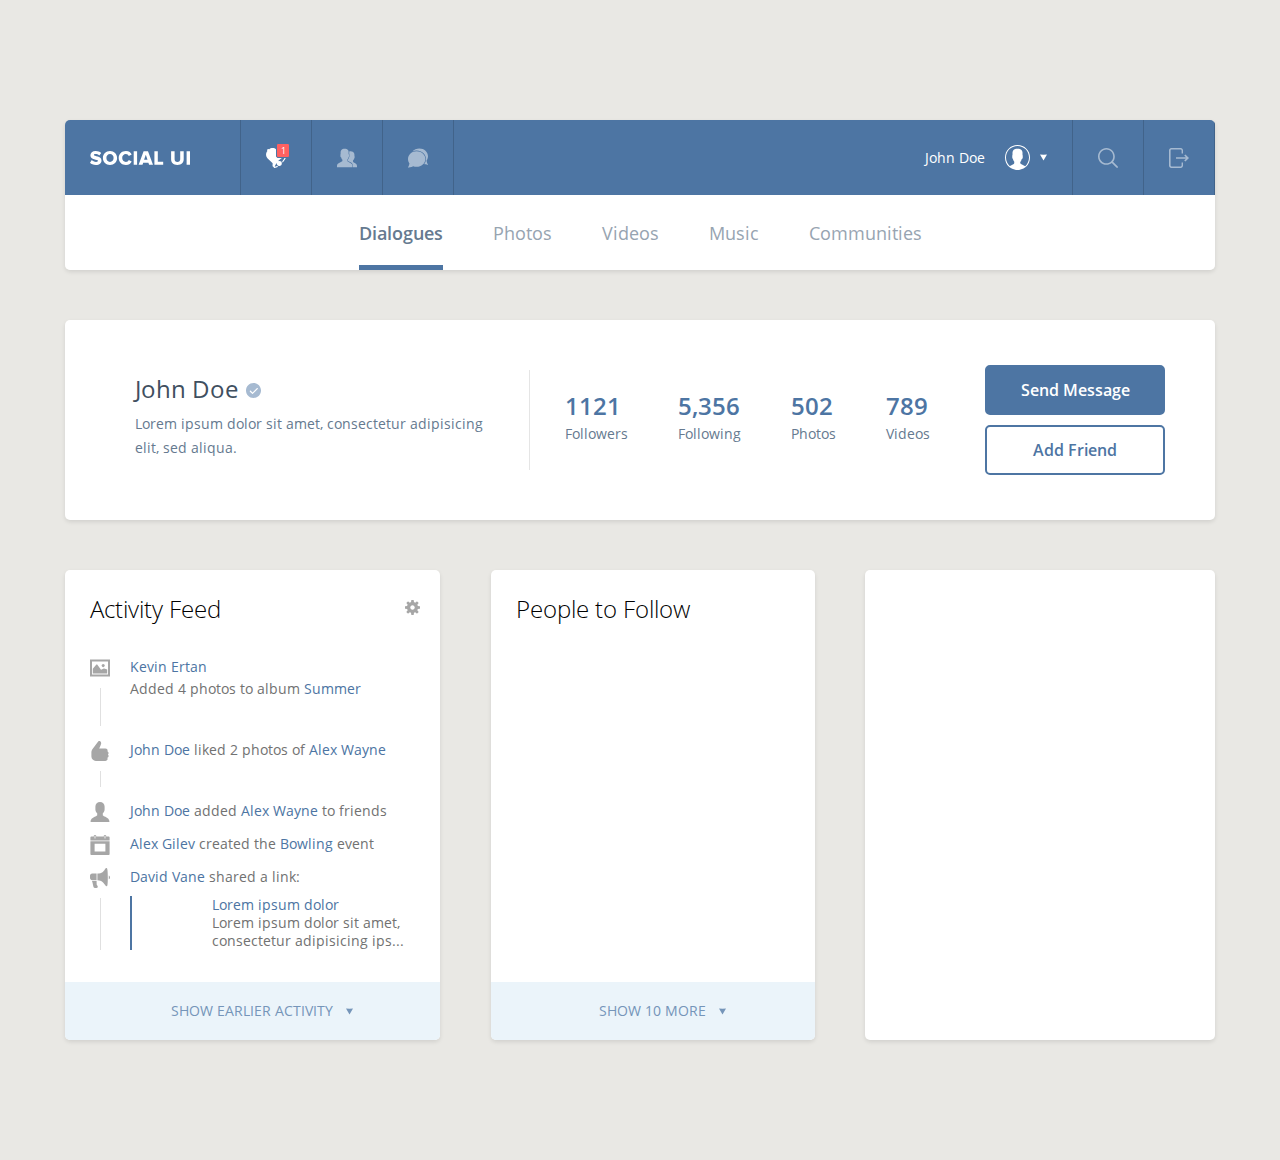
==== index.html @ 34ed41fc "start people follow" ====
<!doctype html>
<html lang="ru">
<head>
    <title>Homework-WSL</title>
    <meta charset="utf-8">
    <meta name="viewport" content="width=device-width, initial-scale=1, shrink-to-fit=no">
    <link rel="stylesheet" href="css/main.css">
</head>
<body>

<div class="wrapper">
    
    <div class="header">
        <div class="header_top">
            <a href="#" class="header_logo">
                <svg viewBox="0 0 1000 140">
                    <path d="M966 138l0 -136 34 0 0 136 -34 0zm-92 2c-43,0 -63,-24 -63,-57l0 -81 35 0 0 80c0,16 9,27 28,27 18,0 28,-11 28,-27l0 -80 35 0 0 81c0,33 -20,57 -63,57zm-230 -138l34 0 0 105 54 0 0 31 -88 0 0 -136zm-60 116l-52 0 -7 20 -39 0 50 -136 44 0 50 136 -39 0 -7 -20zm-26 -81l-17 51 34 0 -17 -51zm-121 -35l34 0 0 136 -34 0 0 -136zm-78 107c13,0 24,-9 29,-20l29 15c-8,17 -26,36 -58,36 -41,0 -72,-28 -72,-70 0,-42 31,-70 72,-70 32,0 50,18 58,36l-29 15c-5,-11 -16,-20 -29,-20 -22,0 -37,17 -37,39 0,22 15,39 37,39zm-159 31c-41,0 -71,-29 -71,-70 0,-41 30,-70 71,-70 41,0 71,29 71,70 0,41 -30,70 -71,70zm0 -109c-22,0 -36,17 -36,39 0,22 14,39 36,39 22,0 36,-17 36,-39 0,-22 -14,-39 -36,-39zm-141 109c-27,0 -46,-9 -59,-22l18 -27c10,10 25,18 43,18 12,0 19,-4 19,-11 0,-17 -76,-3 -76,-55 0,-23 19,-43 53,-43 22,0 40,7 55,19l-19 26c-11,-9 -26,-14 -39,-14 -10,0 -15,3 -15,9 0,17 76,4 76,55 0,27 -20,45 -56,45z"/>
                </svg>
            </a>
            <a href="#" class="header_bell active">
                <svg viewBox="0 0 100 100">
                    <path d="M7 15c-2,-2 -2,-5 0,-8 3,-2 6,-2 8,0 10,-9 26,-9 36,0l24 25c2,2 5,2 9,1 3,-1 7,-1 9,1 2,3 6,6 6,6l0 0c4,5 -3,19 -16,34 0,-2 -1,-4 -2,-6 10,-12 13,-21 13,-24 0,0 0,0 0,0 -6,0 -18,7 -31,19 0,1 -1,2 -2,3 2,-1 4,-1 6,-1 3,0 6,1 9,3 1,1 1,2 2,3 0,0 0,0 0,0 0,0 0,0 0,0 0,1 1,2 1,3 0,0 0,0 0,1 0,0 0,1 0,1 0,0 0,0 0,0 0,1 0,1 0,2 0,0 0,0 0,0 0,0 0,0 0,0 0,3 -1,6 -3,8 -3,3 -6,4 -9,4 -1,0 -1,0 -1,0l0 0 0 0c-1,0 -2,0 -2,0 0,0 0,0 0,0 -1,0 -3,-1 -4,-1 0,0 0,0 0,0 -1,-1 -2,-2 -2,-3 -4,-3 -5,-8 -4,-12 -7,10 -10,17 -10,20 0,0 0,0 0,0 3,0 6,-2 11,-4 2,1 4,3 6,3 -7,5 -13,7 -17,7 -2,0 -3,0 -4,-1l0 0c0,0 -3,-4 -6,-6 -2,-2 -1,-6 -1,-9 0,-3 1,-7 -1,-9l-25 -24c-9,-10 -9,-26 0,-36z"/>
                </svg>
            </a>
            <a href="#" class="header_friends">
                <svg viewBox="0 0 100 100">
                    <path d="M8 76l16 -8c2,-1 3,-3 3,-4l0 -6c-1,0 -1,-1 -2,-1 -2,-3 -3,-7 -4,-10 -3,-1 -4,-4 -4,-6l0 -7c0,-1 0,-3 1,-4l0 -9c0,-1 0,-6 4,-11 3,-4 9,-6 16,-6 8,0 13,2 17,6 4,5 3,10 3,11l0 9c1,1 2,3 2,4l0 7c0,2 -1,4 -2,5 -2,6 -5,11 -6,12l0 6c0,1 1,3 2,3l15 9c5,2 8,7 8,13l0 7 -77 0 0 -7c0,-6 3,-11 8,-13z"/>
                    <path d="M70 73l-15 -8c0,0 -1,-1 -1,-1l0 -5c2,-2 4,-6 6,-12 2,-1 2,-4 2,-6l0 -7c0,-2 0,-4 -1,-5l0 -8c0,-1 0,-2 0,-4 2,-1 5,-1 7,-1 18,0 19,15 19,15l0 7c1,2 1,3 1,4l0 6c0,2 0,4 -2,5 -1,5 -5,9 -6,10l0 5c0,1 1,2 2,3l11 7c4,2 7,7 7,12l0 6 -21 0 0 -7c0,-7 -3,-13 -9,-16z"/>
                </svg>

            </a>
            <a href="#" class="header_message">
                <svg viewBox="0 0 100 100">
                    <path d="M93 62c5,-7 7,-14 7,-21 0,-22 -19,-39 -43,-39 -14,0 -27,6 -35,15 6,-3 14,-4 21,-4 26,0 47,19 47,42 0,9 -3,18 -9,25 9,3 17,4 17,4 0,0 0,0 0,0 1,0 2,0 2,-1 0,-1 0,-1 0,-2 -4,-3 -6,-10 -7,-19z"/>
                    <path d="M43 16c-24,0 -43,17 -43,39 0,7 2,15 7,21 -1,9 -3,16 -7,19 0,1 0,2 0,2 0,1 1,1 2,1 0,0 0,0 0,0 0,0 14,-2 24,-7 5,2 11,3 17,3 24,0 44,-17 44,-39 0,-22 -20,-39 -44,-39z"/>
                </svg>
            </a>
            <div class="header_profile">
                <div class="header_button">
                    <div class="header_username">John Doe</div> 
                    <svg viewBox="0 0 100 100" class="header_avatar">
                        <path class="fil0" d="M100 50c0,-28 -22,-50 -50,-50 -28,0 -50,22 -50,50 0,15 6,28 16,37l0 0 2 1c0,0 0,0 0,0 1,1 2,2 3,3 0,0 0,0 1,0 1,1 2,1 3,2 0,0 0,0 0,0 1,1 3,2 4,2 0,0 0,0 0,0 4,2 8,3 12,4 0,0 0,0 0,0 2,0 3,1 4,1 1,0 1,0 1,0 1,0 3,0 4,0 1,0 3,0 4,0 0,0 0,0 1,0 1,0 2,-1 4,-1 0,0 0,0 0,0 4,-1 8,-2 12,-4 0,0 0,0 0,0 1,0 2,-1 3,-1 1,-1 1,-1 1,-1 1,0 2,-1 3,-2 0,0 1,0 1,0 1,-1 2,-2 2,-2 1,0 1,0 1,-1l2 -1 0 0c10,-9 16,-22 16,-37zm-96 0c0,-26 20,-46 46,-46 26,0 46,20 46,46 0,14 -6,26 -15,35 -1,-1 -1,-1 -2,-1l-15 -8c-2,-1 -3,-2 -3,-4l0 -5c1,0 1,-1 2,-1 2,-3 3,-6 4,-10 3,-1 4,-3 4,-6l0 -6c0,-2 0,-3 -1,-5l0 -8c0,-1 0,-6 -4,-11 -3,-4 -9,-5 -16,-5 -7,0 -13,1 -16,5 -4,5 -4,10 -4,11l0 8c-1,2 -1,3 -1,5l0 6c0,2 1,4 2,5 2,6 5,10 6,12l0 5c0,2 -1,3 -2,4l-15 8c0,0 -1,0 -1,0 -9,-8 -15,-20 -15,-34z"/>
                    </svg>
                    <svg viewBox="0 0 100 100" class="header_dropdownmenu">
                        <polygon points="50,92 25,50 0,8 50,9 100,8 75,50 "/>
                    </svg>
                </div>
            </div>
            <a href="#" class="header_search">
                <svg viewBox="0 0 100 100">
                    <path class="fil0" d="M99 93l-24 -24c6,-7 9,-17 9,-27 0,-23 -19,-42 -42,-42 -23,0 -42,19 -42,42 0,23 19,42 42,42 10,0 20,-3 27,-9l24 24c2,1 4,1 6,0 1,-2 1,-4 0,-6zm-57 -17c-18,0 -34,-15 -34,-34 0,-18 16,-34 34,-34 19,0 34,16 34,34 0,19 -15,34 -34,34z"/>
                </svg>
            </a>
            <a href="#" class="header_exit">
                <svg viewBox="0 0 100 100">
                    <path class="fil0" d="M63 73l7 0 0 15c0,7 -5,12 -11,12l-47 0c-7,0 -12,-5 -12,-12l0 -76c0,-7 5,-12 12,-12l47 0c6,0 11,5 11,12l0 15 -7 0 0 -15c0,-2 -2,-4 -4,-4l-47 0c-2,0 -4,2 -4,4l0 76c0,2 2,4 4,4l47 0c2,0 4,-2 4,-4l0 -15zm19 -41l-6 5 9 9 -50 0 0 8 50 0 -9 9 6 5 18 -18 -18 -18zm0 0z"/>
                </svg>
            </a>
        </div>
        <div class="header_menu">
            <a href="#" class="active">Dialogues</a>
            <a href="#">Photos</a>
            <a href="#">Videos</a>
            <a href="#">Music</a>
            <a href="#">Communities</a>
        </div>
    </div>


    <div class="profile">
        <div class="profile_avatar">
            <img src="https://via.placeholder.com/100" alt="">
        </div>
        <div class="profile_title">
            <div>
                <div class="name">John Doe<div class="verification"><svg viewBox="0 0 100 100"><path class="fil0" d="M50 0c-28,0 -50,22 -50,50 0,28 22,50 50,50 28,0 50,-22 50,-50 0,-28 -22,-50 -50,-50zm28 40l-32 32c0,1 -1,1 -3,1 -1,0 -2,0 -2,-1l-15 -14c-1,-2 -1,-5 0,-6 2,-2 4,-2 6,0l12 11 28 -28c2,-2 4,-2 6,0 2,1 2,4 0,5z"/></svg></div></div>
                <div class="description">Lorem ipsum dolor sit amet, consectetur adipisicing elit, sed aliqua.</div>
            </div>
        </div>
        <div class="profile_status">
            <div class="item">
                <div class="title">1121</div>
                <div class="description">Followers</div>
            </div>
            <div class="item">
                <div class="title">5,356</div>
                <div class="description">Following</div>
            </div>
            <div class="item">
                <div class="title">502</div>
                <div class="description">Photos</div>
            </div>
            <div class="item">
                <div class="title">789</div>
                <div class="description">Videos</div>
            </div>
        </div>
        <div class="profile_button">
            <a href="#" class="button">Send Message</a>
            <a href="#" class="button lite">Add Friend</a>
        </div>
    </div>

    <div class="container">
        <div class="activity_feed">
            <div class="settings"><svg viewBox="0 0 100 100"><path d="M98 42l-13 -2c0,-3 -1,-5 -3,-8l8 -10c0,-1 0,-2 0,-3l-9 -9c-1,0 -2,0 -3,0l-10 8c-3,-2 -5,-3 -8,-3l-2 -13c0,-1 -1,-2 -2,-2l-12 0c-1,0 -2,1 -2,2l-2 13c-3,0 -5,1 -8,3l-10 -8c-1,-1 -2,0 -3,0l-9 9c0,1 0,2 0,3l8 10c-2,3 -3,5 -4,8l-12 2c-1,0 -2,1 -2,2l0 12c0,1 1,2 2,2l12 2c1,3 2,5 4,8l-8 10c-1,1 0,2 0,3l9 9c1,0 2,0 3,0l10 -8c3,2 5,3 8,3l2 13c0,1 1,2 2,2l12 0c1,0 2,-1 2,-2l2 -13c3,0 5,-1 8,-3l10 8c1,0 2,0 3,0l9 -9c0,-1 1,-2 0,-3l-8 -10c2,-3 3,-5 3,-8l13 -2c1,0 2,-1 2,-2l0 -12c0,-1 -1,-2 -2,-2zm-48 23c-8,0 -15,-7 -15,-15 0,-8 7,-15 15,-15 8,0 15,7 15,15 0,8 -7,15 -15,15z"/></svg></div>
            <h2>Activity Feed</h2>
            <div class="content">
                <div class="item">
                    <div class="icons"><svg viewBox="0 0 100 100"><path d="M0 8l0 84 100 0 0 -84 -100 0zm10 10l80 0 0 64 -80 0 0 -64zm56 12c-4,0 -8,4 -8,8 0,4 4,8 8,8 4,0 8,-4 8,-8 0,-4 -4,-8 -8,-8zm-32 2c-1,0 -1,0 -2,1l-18 21 0 24 72 0 0 -20 -15 -6c-1,0 -1,0 -2,0l-14 7 -19 -26c-1,-1 -1,-1 -2,-1z"/></svg></div>
                    <div class="line"></div>
                    <div class="title"><a href="#">Kevin Ertan</a></div>
                    <div class="description">
                        <p>Added 4 photos to album <a href="#">Summer</a></p>
                        <div class="image">
                            <a href=""><img src="https://via.placeholder.com/50" alt=""></a>
                            <a href=""><img src="https://via.placeholder.com/50" alt=""></a>
                            <a href=""><img src="https://via.placeholder.com/50" alt=""></a>
                            <a href=""><img src="https://via.placeholder.com/50" alt=""></a>
                        </div>
                    </div>
                </div>
                <div class="item">
                    <div class="icons"><svg viewBox="0 0 100 100"><path d="M76 100l-47 0c-12,0 -22,-10 -22,-22l0 -23c0,-5 2,-9 4,-13l28 -37c1,-3 4,-5 7,-5 4,0 10,3 10,11 0,2 -1,4 -1,5 0,1 0,1 -1,1 0,3 -5,14 -8,20 8,0 24,0 31,0 7,0 11,5 11,9 0,2 0,4 -1,5 2,2 6,4 6,9 0,4 -2,6 -4,8 2,1 4,4 4,7 0,5 -4,8 -6,9 0,2 1,3 1,6 0,4 -5,10 -12,10z"/></svg></div>
                    <div class="line"></div>
                    <div class="title"><a href="#">John Doe</a> liked 2 photos of <a href="#">Alex Wayne</a></div>
                    <div class="description">
                        <div class="image">
                            <a href=""><img src="https://via.placeholder.com/50" alt=""></a>
                            <a href=""><img src="https://via.placeholder.com/50" alt=""></a>
                        </div>
                    </div>
                </div>
                <div class="item">
                    <div class="icons"><svg viewBox="0 0 100 100"><path d="M73 72c-4,-2 -9,-4 -9,-6l0 -10c6,-5 9,-12 9,-19l0 -14c0,-13 -10,-23 -23,-23 -13,0 -23,10 -23,23l0 14c0,7 3,15 9,19l0 10c0,2 -5,4 -9,6 -9,4 -24,10 -24,26l0 2 94 0 0 -2c0,-16 -15,-22 -24,-26z"/></svg></div>
                    <div class="line"></div>
                    <div class="title"><a href="#">John Doe</a> added <a href="#">Alex Wayne</a> to friends</div>
                </div>
                <div class="item">
                    <div class="icons"><svg viewBox="0 0 100 100"><path d="M23 0c-2,0 -4,2 -4,4l0 4 -13 0c-2,0 -4,2 -4,4l0 15 96 0 0 -15c0,-2 -2,-4 -4,-4l-13 0 0 -4c0,-2 -2,-4 -4,-4l-4 0c-2,0 -4,2 -4,4l0 4 -38 0 0 -4c0,-2 -2,-4 -4,-4l-4 0zm0 4l4 0 0 13 -4 0 0 -13zm50 0l4 0 0 13 -4 0 0 -13zm-71 27l0 65c0,2 2,4 4,4l88 0c2,0 4,-2 4,-4l0 -65 -96 0zm21 13c18,0 36,0 54,0 0,13 0,26 0,39 -18,0 -36,0 -54,0 0,-13 0,-26 0,-39z"/></svg></div>
                    <div class="line"></div>
                    <div class="title"><a href="#">Alex Gilev</a> created the <a href="#">Bowling</a> event</div>
                </div>
                <div class="item">
                    <div class="icons"><svg viewBox="0 0 100 100"><path d="M82 0c-3,0 -5,3 -8,7 -5,8 -13,20 -37,21l0 33c24,1 32,14 38,23 2,4 4,7 8,7 3,0 6,0 6,-45 0,-46 -4,-46 -7,-46zm-71 28c-6,0 -11,5 -11,11l0 11c0,6 5,11 11,11l22 0 0 -33 -22 0zm83 10c0,2 0,5 0,8 0,3 0,7 0,10 3,-1 6,-5 6,-9 0,-4 -3,-8 -6,-9zm-84 27c3,7 5,19 7,28 0,2 1,7 8,7l7 0c6,0 7,-3 7,-6 0,-4 -2,-7 -5,-9 0,-1 -1,-6 -1,-20l-22 0c0,0 -1,0 -1,0z"/></svg></div>
                    <div class="line"></div>
                    <div class="title"><a href="#">David Vane</a> shared a link:</div>
                    <div class="description">
                        <div class="link">
                            <a href="" class="image_link"><img src="https://via.placeholder.com/50" alt=""></a>
                            <p><a href="">Lorem ipsum dolor</a></p>
                            <p>Lorem ipsum dolor sit amet, consectetur adipisicing ips...</p>
                        </div>
                    </div>
                </div>
            </div>
            <a href="" class="show_more">
                <div class="title">Show earlier activity<svg viewBox="0 0 100 100"><polygon points="50,92 25,50 0,8 50,9 100,8 75,50 "/></svg></div>
            </a>
        </div>
        <div class="suggestions">
            <h2>People to Follow</h2>
            <div class="content"></div>
            <a href="" class="show_more">
                <div class="title">Show 10 more<svg viewBox="0 0 100 100"><polygon points="50,92 25,50 0,8 50,9 100,8 75,50 "/></svg></div>
            </a>
        </div> 
        <div class="chat"></div>
    </div>

</div>


</body>
</html>
---- css/main.css ----
html, body, div, span, applet, object, iframe,
h1, h2, h3, h4, h5, h6, p, blockquote, pre,
a, abbr, acronym, address, big, cite, code,
del, dfn, em, img, ins, kbd, q, s, samp,
small, strike, strong, sub, sup, tt, var,
b, u, i, center,
dl, dt, dd, ol, ul, li,
fieldset, form, label, legend,
table, caption, tbody, tfoot, thead, tr, th, td,
article, aside, canvas, details, embed,
figure, figcaption, footer, header, hgroup,
menu, nav, output, ruby, section, summary,
time, mark, audio, video {
  margin: 0;
  padding: 0;
  border: 0;
  font-size: 100%;
  font: inherit;
  vertical-align: baseline;
}

/* HTML5 display-role reset for older browsers */
article, aside, details, figcaption, figure,
footer, header, hgroup, menu, nav, section {
  display: block;
}

body {
  line-height: 1;
}

ol, ul {
  list-style: none;
}

blockquote, q {
  quotes: none;
}

blockquote:before, blockquote:after,
q:before, q:after {
  content: '';
  content: none;
}

table {
  border-collapse: collapse;
  border-spacing: 0;
}

.clearfix::after {
  display: block;
  content: "";
  clear: both;
}

input, select, textarea, button {
  outline: none;
}

html {
  -webkit-box-sizing: border-box;
          box-sizing: border-box;
  -ms-overflow-style: scrollbar;
}

*,
*::before,
*::after {
  -webkit-box-sizing: border-box;
          box-sizing: border-box;
}

@-ms-viewport {
  width: device-width;
}
@font-face {
  font-family: "OpenSans";
  font-style: normal;
  font-weight: 300;
  src: url("../fonts/OpenSans-Light.ttf") format("truetype");
}
@font-face {
  font-family: "OpenSans";
  font-style: normal;
  font-weight: 400;
  src: url("../fonts/OpenSans-Regular.ttf") format("truetype");
}
@font-face {
  font-family: "OpenSans";
  font-style: normal;
  font-weight: 600;
  src: url("../fonts/OpenSans-SemiBold.ttf") format("truetype");
}
.header, .profile, .container .activity_feed,
.container .suggestions,
.container .chat {
  -webkit-box-shadow: 0 2px 4px rgba(0, 0, 0, 0.1);
          box-shadow: 0 2px 4px rgba(0, 0, 0, 0.1);
}

.header, .button, .profile, .container .activity_feed,
.container .suggestions,
.container .chat, .container .activity_feed .content .item .description .image a, .container .activity_feed .content .item .description .link .image_link {
  border-radius: 5px;
  overflow: hidden;
}

.header .header_top a, .header .header_top .header_bell.active:before,
.header .header_top .header_friends.active:before,
.header .header_top .header_message.active:before,
.header .header_top .header_search.active:before,
.header .header_top .header_exit.active:before, .header .header_menu a, .button, .container .activity_feed .show_more,
.container .suggestions .show_more, .container .activity_feed .settings {
  -webkit-transition-duration: 0.2s;
          transition-duration: 0.2s;
}

body {
  font-family: "OpenSans", "Arial", sans-serif;
  font-size: 14px;
  font-weight: 400;
  line-height: 18px;
  background: #e9e8e4;
  color: #727272;
  padding-top: 120px;
  padding-bottom: 120px;
}

h2 {
  font-size: 24px;
  font-weight: 300;
  color: #000000;
}

.wrapper {
  margin: 0 auto;
  min-width: 360px;
  max-width: 1150px;
  width: 100%;
}

.header {
  width: 100%;
}
.header .header_top {
  background: #4d75a3;
  display: -webkit-box;
  display: -ms-flexbox;
  display: flex;
  -webkit-box-align: stretch;
      -ms-flex-align: stretch;
          align-items: stretch;
  lex-direction: row;
}
.header .header_top a {
  display: -webkit-box;
  display: -ms-flexbox;
  display: flex;
  -webkit-box-align: center;
      -ms-flex-align: center;
          align-items: center;
  text-decoration: none;
  padding-left: 25px;
  padding-right: 25px;
  border-right: 1px solid #41638a;
}
.header .header_top a:hover {
  background: #48709e;
}
.header .header_top a.active:hover:before {
  border: 1px solid #48709e;
}
.header .header_top .header_logo {
  padding-right: 50px !important;
}
.header .header_top .header_logo svg {
  width: 100px;
  height: 14px;
}
.header .header_top .header_logo svg path {
  fill: #ffffff;
}
.header .header_top .header_bell,
.header .header_top .header_friends,
.header .header_top .header_message,
.header .header_top .header_search,
.header .header_top .header_exit {
  position: relative;
}
.header .header_top .header_bell svg,
.header .header_top .header_friends svg,
.header .header_top .header_message svg,
.header .header_top .header_search svg,
.header .header_top .header_exit svg {
  width: 20px;
  height: 20px;
}
.header .header_top .header_bell svg path,
.header .header_top .header_friends svg path,
.header .header_top .header_message svg path,
.header .header_top .header_search svg path,
.header .header_top .header_exit svg path {
  fill: #a6bad1;
}
.header .header_top .header_bell.active svg path,
.header .header_top .header_friends.active svg path,
.header .header_top .header_message.active svg path,
.header .header_top .header_search.active svg path,
.header .header_top .header_exit.active svg path {
  fill: #ffffff;
}
.header .header_top .header_bell.active:before,
.header .header_top .header_friends.active:before,
.header .header_top .header_message.active:before,
.header .header_top .header_search.active:before,
.header .header_top .header_exit.active:before {
  content: '1';
  display: block;
  position: absolute;
  top: 50%;
  left: 50%;
  min-width: 14px;
  border-radius: 2px;
  -webkit-transform: translate(0px, -15px);
          transform: translate(0px, -15px);
  color: #ffffff;
  background: #ff6161;
  padding: 2px 3px;
  font-size: 9px;
  line-height: 9px;
  text-align: center;
  border: 1px solid #4d75a3;
}
.header .header_profile {
  display: -webkit-box;
  display: -ms-flexbox;
  display: flex;
  -webkit-box-align: stretch;
      -ms-flex-align: stretch;
          align-items: stretch;
  -webkit-box-pack: end;
      -ms-flex-pack: end;
          justify-content: flex-end;
  width: 100%;
  border-right: 1px solid #41638a;
  color: #ffffff;
}
.header .header_profile .header_button {
  display: -webkit-box;
  display: -ms-flexbox;
  display: flex;
  -webkit-box-align: center;
      -ms-flex-align: center;
          align-items: center;
  padding-left: 25px;
  padding-right: 25px;
  cursor: pointer;
}
.header .header_profile .header_button:hover {
  background: #48709e;
}
.header .header_profile .header_avatar {
  width: 25px;
  height: 25px;
  margin-left: 20px;
  margin-right: 10px;
}
.header .header_profile .header_avatar path {
  fill: #ffffff;
}
.header .header_profile .header_dropdownmenu {
  width: 7px;
}
.header .header_profile .header_dropdownmenu polygon {
  fill: #ffffff;
}
.header .header_menu {
  background: #ffffff;
  display: -webkit-box;
  display: -ms-flexbox;
  display: flex;
  -webkit-box-align: stretch;
      -ms-flex-align: stretch;
          align-items: stretch;
  -webkit-box-pack: center;
      -ms-flex-pack: center;
          justify-content: center;
  lex-direction: row;
}
.header .header_menu a {
  display: -webkit-box;
  display: -ms-flexbox;
  display: flex;
  -webkit-box-align: center;
      -ms-flex-align: center;
          align-items: center;
  position: relative;
  text-decoration: none;
  color: #97a4b1;
  font-size: 18px;
  margin-right: 50px;
}
.header .header_menu a:hover {
  color: #83909d;
}
.header .header_menu a:last-child {
  margin-right: 0;
}
.header .header_menu a.active {
  font-weight: 600;
  color: #667a90;
}
.header .header_menu a.active:after {
  content: '';
  display: block;
  position: absolute;
  bottom: 0;
  left: 0;
  right: 0;
  width: 100%;
  height: 5px;
  background: #4d75a3;
}
.header .header_top,
.header .header_menu {
  width: 100%;
  height: 75px;
}

.button {
  display: block;
  width: 180px;
  margin-bottom: 10px;
  padding: 14px 0;
  border: 2px solid #4d75a3;
  text-align: center;
  text-decoration: none;
  font-size: 16px;
  font-weight: 600;
  color: #ffffff;
  background: #4d75a3;
}
.button:last-child {
  margin-bottom: 0;
}
.button.lite {
  color: #4d75a3;
  background: #ffffff;
}
.button:hover {
  background: #436b99;
}
.button.lite:hover {
  background: #fafafa;
}

.profile {
  margin: 50px 0;
  padding: 45px 50px;
  background: #ffffff;
  display: -webkit-box;
  display: -ms-flexbox;
  display: flex;
  lex-direction: row;
  -webkit-box-align: center;
      -ms-flex-align: center;
          align-items: center;
  -webkit-box-pack: justify;
      -ms-flex-pack: justify;
          justify-content: space-between;
}
.profile .profile_avatar {
  margin-right: 20px;
}
.profile .profile_avatar img {
  display: block;
  border-radius: 50%;
  overflow: hidden;
}
.profile .profile_title {
  display: -webkit-box;
  display: -ms-flexbox;
  display: flex;
  -webkit-box-align: center;
      -ms-flex-align: center;
          align-items: center;
  height: 100px;
  border-right: 1px solid #e5e5e5;
  padding-right: 30px;
}
.profile .profile_title .name {
  position: relative;
  display: inline-block;
  font-size: 24px;
  color: #3f4f5f;
  margin-bottom: 14px;
}
.profile .profile_title .verification {
  position: absolute;
  top: 3px;
  right: -23px;
  width: 15px;
  height: 15px;
}
.profile .profile_title .verification svg {
  display: block;
  width: 15px;
  height: 15px;
}
.profile .profile_title .verification svg path {
  fill: #a6bad1;
}
.profile .profile_title .description {
  line-height: 24px;
  color: #667a90;
}
.profile .profile_status {
  display: -webkit-box;
  display: -ms-flexbox;
  display: flex;
  lex-direction: row;
  -webkit-box-align: center;
      -ms-flex-align: center;
          align-items: center;
  -webkit-box-pack: justify;
      -ms-flex-pack: justify;
          justify-content: space-between;
  margin-left: 35px;
}
.profile .profile_status .item {
  margin-right: 50px;
}
.profile .profile_status .item .title {
  margin-bottom: 10px;
  font-size: 24px;
  font-weight: 600;
  color: #4d75a3;
}
.profile .profile_status .item .description {
  color: #667a90;
}
.profile .profile_button {
  margin-left: 5px;
}

.container {
  display: -webkit-box;
  display: -ms-flexbox;
  display: flex;
  -webkit-box-pack: justify;
      -ms-flex-pack: justify;
          justify-content: space-between;
}
.container .activity_feed,
.container .suggestions,
.container .chat {
  background: #ffffff;
}
.container .activity_feed,
.container .suggestions {
  position: relative;
  padding-bottom: 75px;
}
.container .activity_feed h2,
.container .suggestions h2 {
  margin: 30px 25px 40px 25px;
}
.container .activity_feed .show_more,
.container .suggestions .show_more {
  position: absolute;
  bottom: 0;
  left: 0;
  right: 0;
  display: -webkit-box;
  display: -ms-flexbox;
  display: flex;
  -webkit-box-pack: center;
      -ms-flex-pack: center;
          justify-content: center;
  padding: 20px 0px;
  text-decoration: none;
  text-transform: uppercase;
  color: #7595b9;
  background: #ebf4fa;
}
.container .activity_feed .show_more:hover,
.container .suggestions .show_more:hover {
  background: #e1eaf0;
}
.container .activity_feed .show_more .title,
.container .suggestions .show_more .title {
  position: relative;
}
.container .activity_feed .show_more .title svg,
.container .suggestions .show_more .title svg {
  position: absolute;
  top: 6px;
  right: -20px;
  width: 7px;
}
.container .activity_feed .show_more .title svg polygon,
.container .suggestions .show_more .title svg polygon {
  fill: #7595b9;
}
.container .activity_feed {
  width: 32.6%;
}
.container .activity_feed .settings {
  position: absolute;
  top: 30px;
  right: 20px;
  cursor: pointer;
}
.container .activity_feed .settings svg {
  width: 15px;
  height: 15px;
}
.container .activity_feed .settings svg path {
  fill: #a6a6a6;
}
.container .activity_feed .settings:hover svg path {
  fill: #9c9c9c;
}
.container .activity_feed .content {
  padding: 0 25px;
}
.container .activity_feed .content .item {
  position: relative;
  padding-left: 40px;
  /*padding-bottom: 5px;*/
  margin-bottom: 15px;
}
.container .activity_feed .content .item a {
  color: #4d75a3;
  text-decoration: none;
}
.container .activity_feed .content .item .icons {
  position: absolute;
  top: 0;
  left: 0;
}
.container .activity_feed .content .item .icons svg {
  width: 20px;
  height: 20px;
}
.container .activity_feed .content .item .icons svg path {
  fill: #a6a6a6;
}
.container .activity_feed .content .item .line {
  position: absolute;
  top: 30px;
  left: 10px;
  bottom: 0;
  width: 1px;
  background: #e0e0e0;
}
.container .activity_feed .content .item .title {
  margin-bottom: 4px;
}
.container .activity_feed .content .item .description .image {
  margin-top: 10px;
}
.container .activity_feed .content .item .description .image a {
  display: inline-block;
  margin-right: 4px;
}
.container .activity_feed .content .item .description .image a:last-child {
  margin-right: 0;
}
.container .activity_feed .content .item .description .image a img {
  display: block;
}
.container .activity_feed .content .item .description .link {
  position: relative;
  min-height: 50px;
  margin-top: 10px;
  padding-left: 80px;
  border-left: 2px solid #4d75a3;
}
.container .activity_feed .content .item .description .link .image_link {
  display: block;
  position: absolute;
  top: 0;
  left: 15px;
}
.container .activity_feed .content .item .description .link .image_link img {
  display: block;
}
.container .suggestions {
  width: 28.2%;
}
.container .suggestions .content {
  width: 100%;
  padding-left: 20px;
  padding-right: 25px;
}
.container .chat {
  width: 30.4%;
}
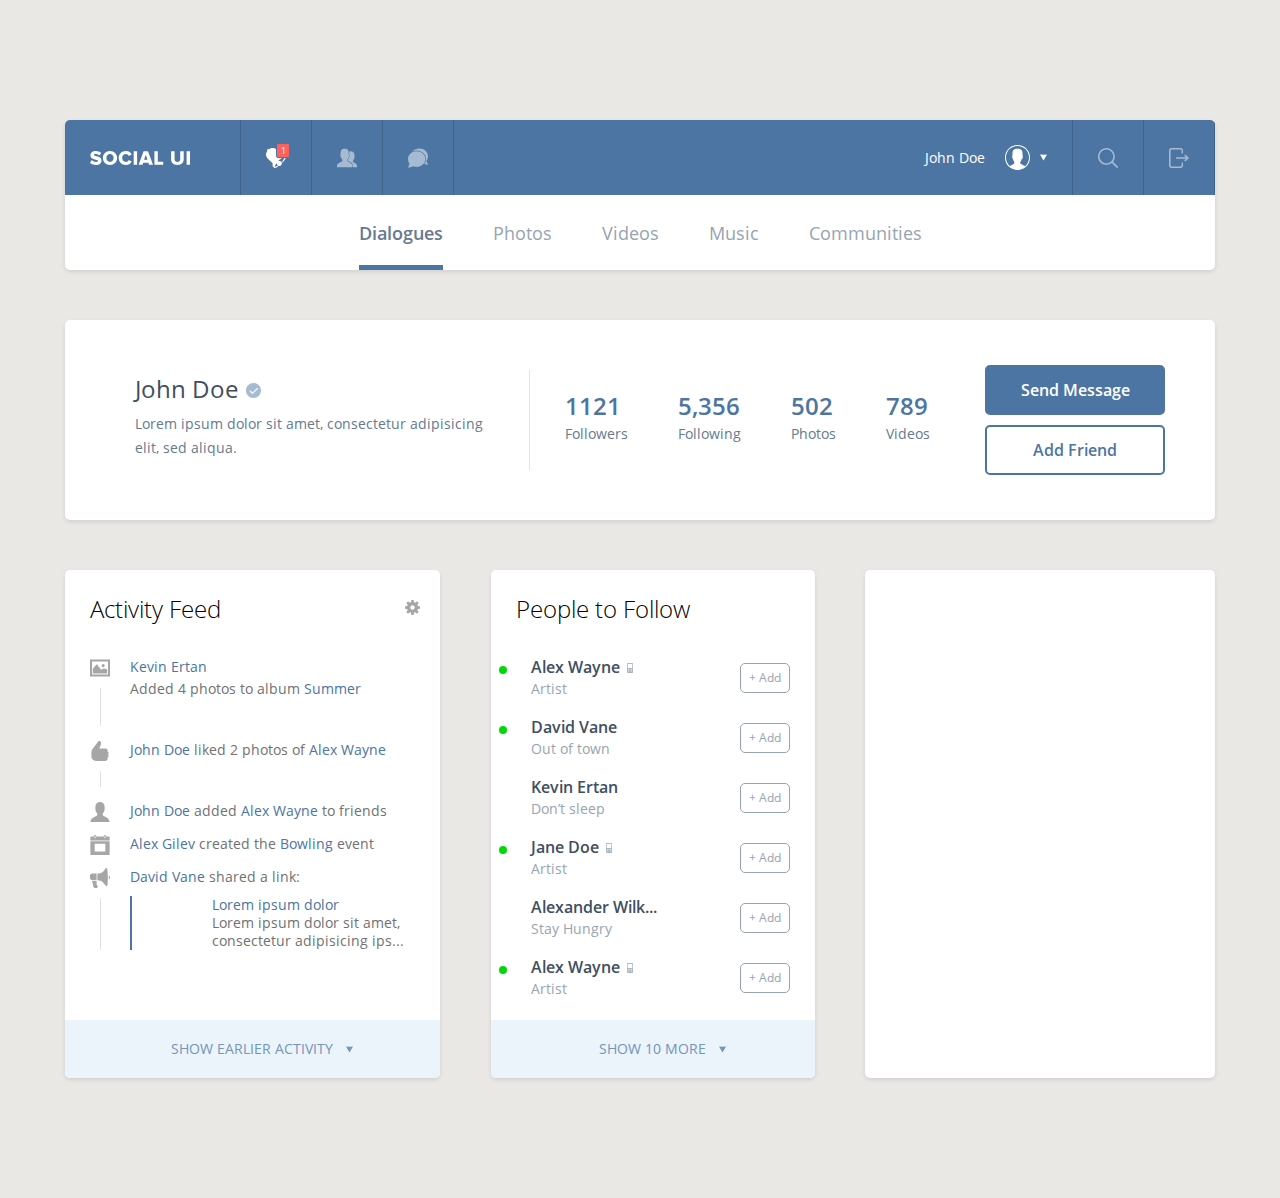
==== commit 7b88120e: "end follow" ====
--- a/index.html
+++ b/index.html
@@ -160,7 +160,79 @@
         </div>
         <div class="suggestions">
             <h2>People to Follow</h2>
-            <div class="content"></div>
+            <div class="content">
+
+                <div class="item">
+                    <div class="user_logo">
+                        <a href=""><img src="https://via.placeholder.com/50" alt=""></a>
+                        <div class="online"></div>
+                    </div>
+                    <div class="user_name">
+                        <p class="name"><a href="">Alex Wayne</a><svg class="mobile" viewBox="0 0 100 100"><path d="M73 0l-46 0c-3,0 -6,3 -6,7l0 22 0 42 0 22c0,4 3,7 6,7l46 0c3,0 6,-3 6,-7l0 -22 0 -42 0 -22c0,-4 -3,-7 -6,-7zm-36 92l-7 0c-2,0 -3,-1 -3,-2 0,-2 1,-3 3,-3l7 0c1,0 3,1 3,3 0,1 -2,2 -3,2zm0 -9l-7 0c-2,0 -3,-1 -3,-3 0,-1 1,-2 3,-2l7 0c1,0 3,1 3,2 0,2 -2,3 -3,3zm0 -10l-7 0c-2,0 -3,-1 -3,-2 0,-2 1,-3 3,-3l7 0c1,0 3,1 3,3 0,1 -2,2 -3,2zm0 -9l-7 0c-2,0 -3,-1 -3,-3 0,-1 1,-2 3,-2l7 0c1,0 3,1 3,2 0,2 -2,3 -3,3zm17 28l-8 0c-1,0 -2,-1 -2,-2 0,-2 1,-3 2,-3l8 0c1,0 2,1 2,3 0,1 -1,2 -2,2zm0 -9l-8 0c-1,0 -2,-1 -2,-3 0,-1 1,-2 2,-2l8 0c1,0 2,1 2,2 0,2 -1,3 -2,3zm0 -10l-8 0c-1,0 -2,-1 -2,-2 0,-2 1,-3 2,-3l8 0c1,0 2,1 2,3 0,1 -1,2 -2,2zm0 -9l-8 0c-1,0 -2,-1 -2,-3 0,-1 1,-2 2,-2l8 0c1,0 2,1 2,2 0,2 -1,3 -2,3zm16 28l-7 0c-1,0 -3,-1 -3,-2 0,-2 2,-3 3,-3l7 0c2,0 3,1 3,3 0,1 -1,2 -3,2zm0 -9l-7 0c-1,0 -3,-1 -3,-3 0,-1 2,-2 3,-2l7 0c2,0 3,1 3,2 0,2 -1,3 -3,3zm0 -10l-7 0c-1,0 -3,-1 -3,-2 0,-2 2,-3 3,-3l7 0c2,0 3,1 3,3 0,1 -1,2 -3,2zm0 -9l-7 0c-1,0 -3,-1 -3,-3 0,-1 2,-2 3,-2l7 0c2,0 3,1 3,2 0,2 -1,3 -3,3zm3 -11l-46 0 0 -45 46 0 0 45z"/></svg></p>
+                        <p>Artist</p>
+                    </div>
+                    <div class="user_add"><a href="" class="add">+ Add</a></div>
+                </div>
+
+                <div class="item">
+                    <div class="user_logo">
+                        <a href=""><img src="https://via.placeholder.com/50" alt=""></a>
+                        <div class="online"></div>
+                    </div>
+                    <div class="user_name">
+                        <p class="name"><a href="">David Vane</a></p>
+                        <p>Out of town</p>
+                    </div>
+                    <div class="user_add"><a href="" class="add">+ Add</a></div>
+                </div>
+
+                <div class="item">
+                    <div class="user_logo">
+                        <a href=""><img src="https://via.placeholder.com/50" alt=""></a>
+                    </div>
+                    <div class="user_name">
+                        <p class="name"><a href="">Kevin Ertan</a></p>
+                        <p>Don’t sleep</p>
+                    </div>
+                    <div class="user_add"><a href="" class="add">+ Add</a></div>
+                </div>
+
+                <div class="item">
+                    <div class="user_logo">
+                        <a href=""><img src="https://via.placeholder.com/50" alt=""></a>
+                        <div class="online"></div>
+                    </div>
+                    <div class="user_name">
+                        <p class="name"><a href="">Jane Doe</a><svg class="mobile" viewBox="0 0 100 100"><path d="M73 0l-46 0c-3,0 -6,3 -6,7l0 22 0 42 0 22c0,4 3,7 6,7l46 0c3,0 6,-3 6,-7l0 -22 0 -42 0 -22c0,-4 -3,-7 -6,-7zm-36 92l-7 0c-2,0 -3,-1 -3,-2 0,-2 1,-3 3,-3l7 0c1,0 3,1 3,3 0,1 -2,2 -3,2zm0 -9l-7 0c-2,0 -3,-1 -3,-3 0,-1 1,-2 3,-2l7 0c1,0 3,1 3,2 0,2 -2,3 -3,3zm0 -10l-7 0c-2,0 -3,-1 -3,-2 0,-2 1,-3 3,-3l7 0c1,0 3,1 3,3 0,1 -2,2 -3,2zm0 -9l-7 0c-2,0 -3,-1 -3,-3 0,-1 1,-2 3,-2l7 0c1,0 3,1 3,2 0,2 -2,3 -3,3zm17 28l-8 0c-1,0 -2,-1 -2,-2 0,-2 1,-3 2,-3l8 0c1,0 2,1 2,3 0,1 -1,2 -2,2zm0 -9l-8 0c-1,0 -2,-1 -2,-3 0,-1 1,-2 2,-2l8 0c1,0 2,1 2,2 0,2 -1,3 -2,3zm0 -10l-8 0c-1,0 -2,-1 -2,-2 0,-2 1,-3 2,-3l8 0c1,0 2,1 2,3 0,1 -1,2 -2,2zm0 -9l-8 0c-1,0 -2,-1 -2,-3 0,-1 1,-2 2,-2l8 0c1,0 2,1 2,2 0,2 -1,3 -2,3zm16 28l-7 0c-1,0 -3,-1 -3,-2 0,-2 2,-3 3,-3l7 0c2,0 3,1 3,3 0,1 -1,2 -3,2zm0 -9l-7 0c-1,0 -3,-1 -3,-3 0,-1 2,-2 3,-2l7 0c2,0 3,1 3,2 0,2 -1,3 -3,3zm0 -10l-7 0c-1,0 -3,-1 -3,-2 0,-2 2,-3 3,-3l7 0c2,0 3,1 3,3 0,1 -1,2 -3,2zm0 -9l-7 0c-1,0 -3,-1 -3,-3 0,-1 2,-2 3,-2l7 0c2,0 3,1 3,2 0,2 -1,3 -3,3zm3 -11l-46 0 0 -45 46 0 0 45z"/></svg></p>
+                        <p>Artist</p>
+                    </div>
+                    <div class="user_add"><a href="" class="add">+ Add</a></div>
+                </div>
+
+                <div class="item">
+                    <div class="user_logo">
+                        <a href=""><img src="https://via.placeholder.com/50" alt=""></a>
+                    </div>
+                    <div class="user_name">
+                        <p class="name"><a href="">Alexander Wilk...</a></p>
+                        <p>Stay Hungry</p>
+                    </div>
+                    <div class="user_add"><a href="" class="add">+ Add</a></div>
+                </div>
+
+                <div class="item">
+                    <div class="user_logo">
+                        <a href=""><img src="https://via.placeholder.com/50" alt=""></a>
+                        <div class="online"></div>
+                    </div>
+                    <div class="user_name">
+                        <p class="name"><a href="">Alex Wayne</a><svg class="mobile" viewBox="0 0 100 100"><path d="M73 0l-46 0c-3,0 -6,3 -6,7l0 22 0 42 0 22c0,4 3,7 6,7l46 0c3,0 6,-3 6,-7l0 -22 0 -42 0 -22c0,-4 -3,-7 -6,-7zm-36 92l-7 0c-2,0 -3,-1 -3,-2 0,-2 1,-3 3,-3l7 0c1,0 3,1 3,3 0,1 -2,2 -3,2zm0 -9l-7 0c-2,0 -3,-1 -3,-3 0,-1 1,-2 3,-2l7 0c1,0 3,1 3,2 0,2 -2,3 -3,3zm0 -10l-7 0c-2,0 -3,-1 -3,-2 0,-2 1,-3 3,-3l7 0c1,0 3,1 3,3 0,1 -2,2 -3,2zm0 -9l-7 0c-2,0 -3,-1 -3,-3 0,-1 1,-2 3,-2l7 0c1,0 3,1 3,2 0,2 -2,3 -3,3zm17 28l-8 0c-1,0 -2,-1 -2,-2 0,-2 1,-3 2,-3l8 0c1,0 2,1 2,3 0,1 -1,2 -2,2zm0 -9l-8 0c-1,0 -2,-1 -2,-3 0,-1 1,-2 2,-2l8 0c1,0 2,1 2,2 0,2 -1,3 -2,3zm0 -10l-8 0c-1,0 -2,-1 -2,-2 0,-2 1,-3 2,-3l8 0c1,0 2,1 2,3 0,1 -1,2 -2,2zm0 -9l-8 0c-1,0 -2,-1 -2,-3 0,-1 1,-2 2,-2l8 0c1,0 2,1 2,2 0,2 -1,3 -2,3zm16 28l-7 0c-1,0 -3,-1 -3,-2 0,-2 2,-3 3,-3l7 0c2,0 3,1 3,3 0,1 -1,2 -3,2zm0 -9l-7 0c-1,0 -3,-1 -3,-3 0,-1 2,-2 3,-2l7 0c2,0 3,1 3,2 0,2 -1,3 -3,3zm0 -10l-7 0c-1,0 -3,-1 -3,-2 0,-2 2,-3 3,-3l7 0c2,0 3,1 3,3 0,1 -1,2 -3,2zm0 -9l-7 0c-1,0 -3,-1 -3,-3 0,-1 2,-2 3,-2l7 0c2,0 3,1 3,2 0,2 -1,3 -3,3zm3 -11l-46 0 0 -45 46 0 0 45z"/></svg></p>
+                        <p>Artist</p>
+                    </div>
+                    <div class="user_add"><a href="" class="add">+ Add</a></div>
+                </div>
+                
+            </div>
             <a href="" class="show_more">
                 <div class="title">Show 10 more<svg viewBox="0 0 100 100"><polygon points="50,92 25,50 0,8 50,9 100,8 75,50 "/></svg></div>
             </a>
--- a/css/main.css
+++ b/css/main.css
@@ -101,7 +101,7 @@
 
 .header, .button, .profile, .container .activity_feed,
 .container .suggestions,
-.container .chat, .container .activity_feed .content .item .description .image a, .container .activity_feed .content .item .description .link .image_link {
+.container .chat, .container .activity_feed .content .item .description .image a, .container .activity_feed .content .item .description .link .image_link, .container .suggestions .content .item .user_add .add {
   border-radius: 5px;
   overflow: hidden;
 }
@@ -111,7 +111,7 @@
 .header .header_top .header_message.active:before,
 .header .header_top .header_search.active:before,
 .header .header_top .header_exit.active:before, .header .header_menu a, .button, .container .activity_feed .show_more,
-.container .suggestions .show_more, .container .activity_feed .settings {
+.container .suggestions .show_more, .container .activity_feed .settings, .container .suggestions .content .item .user_add .add {
   -webkit-transition-duration: 0.2s;
           transition-duration: 0.2s;
 }
@@ -460,7 +460,7 @@
 .container .activity_feed,
 .container .suggestions {
   position: relative;
-  padding-bottom: 75px;
+  padding-bottom: 60px;
 }
 .container .activity_feed h2,
 .container .suggestions h2 {
@@ -595,6 +595,82 @@
   padding-left: 20px;
   padding-right: 25px;
 }
+.container .suggestions .content .item {
+  margin-bottom: 20px;
+  display: -webkit-box;
+  display: -ms-flexbox;
+  display: flex;
+  -webkit-box-pack: justify;
+      -ms-flex-pack: justify;
+          justify-content: space-between;
+  -webkit-box-align: center;
+      -ms-flex-align: center;
+          align-items: center;
+}
+.container .suggestions .content .item .user_logo {
+  position: relative;
+  margin-right: 20px;
+}
+.container .suggestions .content .item .user_logo a {
+  display: block;
+  border-radius: 50%;
+  overflow: hidden;
+}
+.container .suggestions .content .item .user_logo a img {
+  display: block;
+}
+.container .suggestions .content .item .user_logo .online {
+  position: absolute;
+  bottom: 1px;
+  right: 1px;
+  width: 14px;
+  height: 14px;
+  border-radius: 50%;
+  border: 3px solid #ffffff;
+  background: #00d905;
+}
+.container .suggestions .content .item .user_name {
+  width: 100%;
+}
+.container .suggestions .content .item .user_name p {
+  color: #97a4b1;
+}
+.container .suggestions .content .item .user_name p.name {
+  position: relative;
+  margin-bottom: 3px;
+  display: inline-block;
+}
+.container .suggestions .content .item .user_name p.name a {
+  font-size: 16px;
+  font-weight: 600;
+  color: #3f4f5f;
+  text-decoration: none;
+}
+.container .suggestions .content .item .user_name p.name .mobile {
+  position: absolute;
+  top: 5px;
+  right: -15px;
+  width: 10px;
+  height: 10px;
+}
+.container .suggestions .content .item .user_name p.name .mobile path {
+  /*fill: $acent_9;*/
+  fill: #97a4b1;
+}
+.container .suggestions .content .item .user_add .add {
+  display: block;
+  width: 50px;
+  padding: 5px 0;
+  text-align: center;
+  text-decoration: none;
+  border: 1px solid #97a4b1;
+  color: #97a4b1;
+  font-size: 12px;
+  background: #ffffff;
+}
+.container .suggestions .content .item .user_add .add:hover {
+  background: #fafafa;
+}
 .container .chat {
   width: 30.4%;
 }
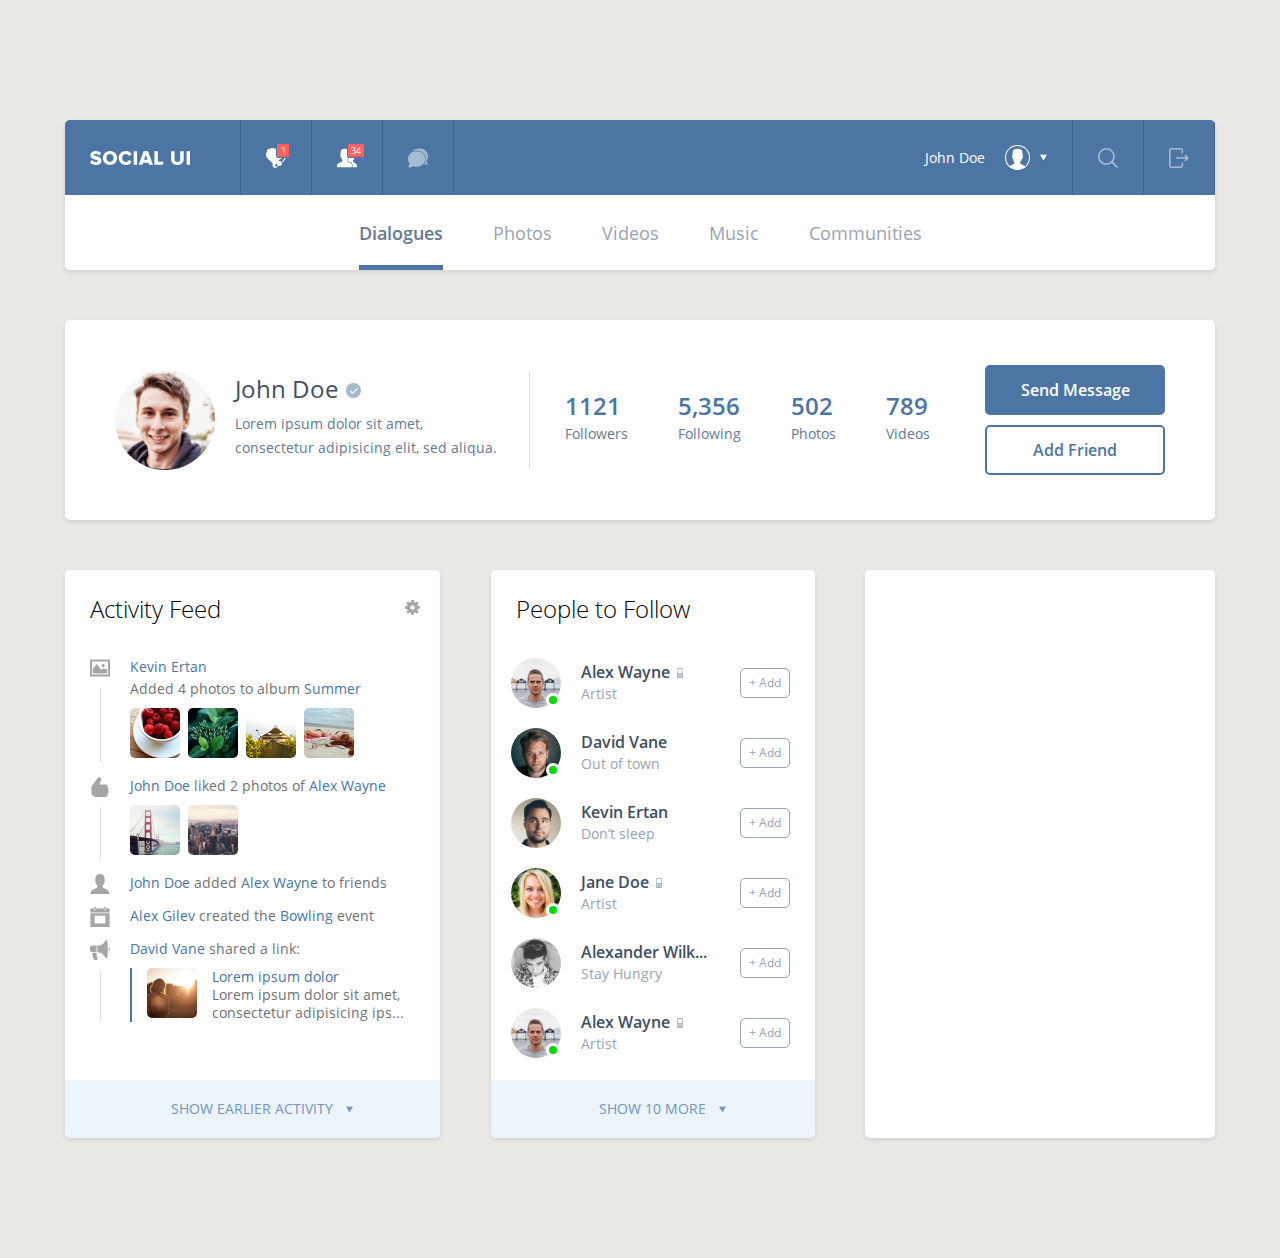
==== commit 0c00a3cd: "end images" ====
--- a/index.html
+++ b/index.html
@@ -21,13 +21,14 @@
                 <svg viewBox="0 0 100 100">
                     <path d="M7 15c-2,-2 -2,-5 0,-8 3,-2 6,-2 8,0 10,-9 26,-9 36,0l24 25c2,2 5,2 9,1 3,-1 7,-1 9,1 2,3 6,6 6,6l0 0c4,5 -3,19 -16,34 0,-2 -1,-4 -2,-6 10,-12 13,-21 13,-24 0,0 0,0 0,0 -6,0 -18,7 -31,19 0,1 -1,2 -2,3 2,-1 4,-1 6,-1 3,0 6,1 9,3 1,1 1,2 2,3 0,0 0,0 0,0 0,0 0,0 0,0 0,1 1,2 1,3 0,0 0,0 0,1 0,0 0,1 0,1 0,0 0,0 0,0 0,1 0,1 0,2 0,0 0,0 0,0 0,0 0,0 0,0 0,3 -1,6 -3,8 -3,3 -6,4 -9,4 -1,0 -1,0 -1,0l0 0 0 0c-1,0 -2,0 -2,0 0,0 0,0 0,0 -1,0 -3,-1 -4,-1 0,0 0,0 0,0 -1,-1 -2,-2 -2,-3 -4,-3 -5,-8 -4,-12 -7,10 -10,17 -10,20 0,0 0,0 0,0 3,0 6,-2 11,-4 2,1 4,3 6,3 -7,5 -13,7 -17,7 -2,0 -3,0 -4,-1l0 0c0,0 -3,-4 -6,-6 -2,-2 -1,-6 -1,-9 0,-3 1,-7 -1,-9l-25 -24c-9,-10 -9,-26 0,-36z"/>
                 </svg>
-            </a>
-            <a href="#" class="header_friends">
+                <div class="notice">1</div>
+            </a>
+            <a href="#" class="header_friends active">
                 <svg viewBox="0 0 100 100">
                     <path d="M8 76l16 -8c2,-1 3,-3 3,-4l0 -6c-1,0 -1,-1 -2,-1 -2,-3 -3,-7 -4,-10 -3,-1 -4,-4 -4,-6l0 -7c0,-1 0,-3 1,-4l0 -9c0,-1 0,-6 4,-11 3,-4 9,-6 16,-6 8,0 13,2 17,6 4,5 3,10 3,11l0 9c1,1 2,3 2,4l0 7c0,2 -1,4 -2,5 -2,6 -5,11 -6,12l0 6c0,1 1,3 2,3l15 9c5,2 8,7 8,13l0 7 -77 0 0 -7c0,-6 3,-11 8,-13z"/>
                     <path d="M70 73l-15 -8c0,0 -1,-1 -1,-1l0 -5c2,-2 4,-6 6,-12 2,-1 2,-4 2,-6l0 -7c0,-2 0,-4 -1,-5l0 -8c0,-1 0,-2 0,-4 2,-1 5,-1 7,-1 18,0 19,15 19,15l0 7c1,2 1,3 1,4l0 6c0,2 0,4 -2,5 -1,5 -5,9 -6,10l0 5c0,1 1,2 2,3l11 7c4,2 7,7 7,12l0 6 -21 0 0 -7c0,-7 -3,-13 -9,-16z"/>
                 </svg>
-
+                <div class="notice">34</div>
             </a>
             <a href="#" class="header_message">
                 <svg viewBox="0 0 100 100">
@@ -69,7 +70,7 @@
 
     <div class="profile">
         <div class="profile_avatar">
-            <img src="https://via.placeholder.com/100" alt="">
+            <img src="img/62.jpg" alt="">
         </div>
         <div class="profile_title">
             <div>
@@ -113,10 +114,10 @@
                     <div class="description">
                         <p>Added 4 photos to album <a href="#">Summer</a></p>
                         <div class="image">
-                            <a href=""><img src="https://via.placeholder.com/50" alt=""></a>
-                            <a href=""><img src="https://via.placeholder.com/50" alt=""></a>
-                            <a href=""><img src="https://via.placeholder.com/50" alt=""></a>
-                            <a href=""><img src="https://via.placeholder.com/50" alt=""></a>
+                            <a href=""><img src="img/001.jpg" alt=""></a>
+                            <a href=""><img src="img/002.jpg" alt=""></a>
+                            <a href=""><img src="img/003.jpg" alt=""></a>
+                            <a href=""><img src="img/004.jpg" alt=""></a>
                         </div>
                     </div>
                 </div>
@@ -126,8 +127,8 @@
                     <div class="title"><a href="#">John Doe</a> liked 2 photos of <a href="#">Alex Wayne</a></div>
                     <div class="description">
                         <div class="image">
-                            <a href=""><img src="https://via.placeholder.com/50" alt=""></a>
-                            <a href=""><img src="https://via.placeholder.com/50" alt=""></a>
+                            <a href=""><img src="img/005.jpg" alt=""></a>
+                            <a href=""><img src="img/006.jpg" alt=""></a>
                         </div>
                     </div>
                 </div>
@@ -147,7 +148,7 @@
                     <div class="title"><a href="#">David Vane</a> shared a link:</div>
                     <div class="description">
                         <div class="link">
-                            <a href="" class="image_link"><img src="https://via.placeholder.com/50" alt=""></a>
+                            <a href="" class="image_link"><img src="img/007.jpg" alt=""></a>
                             <p><a href="">Lorem ipsum dolor</a></p>
                             <p>Lorem ipsum dolor sit amet, consectetur adipisicing ips...</p>
                         </div>
@@ -164,7 +165,7 @@
 
                 <div class="item">
                     <div class="user_logo">
-                        <a href=""><img src="https://via.placeholder.com/50" alt=""></a>
+                        <a href=""><img src="img/52.jpg" alt=""></a>
                         <div class="online"></div>
                     </div>
                     <div class="user_name">
@@ -176,7 +177,7 @@
 
                 <div class="item">
                     <div class="user_logo">
-                        <a href=""><img src="https://via.placeholder.com/50" alt=""></a>
+                        <a href=""><img src="img/17.jpg" alt=""></a>
                         <div class="online"></div>
                     </div>
                     <div class="user_name">
@@ -188,7 +189,7 @@
 
                 <div class="item">
                     <div class="user_logo">
-                        <a href=""><img src="https://via.placeholder.com/50" alt=""></a>
+                        <a href=""><img src="img/41.jpg" alt=""></a>
                     </div>
                     <div class="user_name">
                         <p class="name"><a href="">Kevin Ertan</a></p>
@@ -199,7 +200,7 @@
 
                 <div class="item">
                     <div class="user_logo">
-                        <a href=""><img src="https://via.placeholder.com/50" alt=""></a>
+                        <a href=""><img src="img/68.jpg" alt=""></a>
                         <div class="online"></div>
                     </div>
                     <div class="user_name">
@@ -211,7 +212,7 @@
 
                 <div class="item">
                     <div class="user_logo">
-                        <a href=""><img src="https://via.placeholder.com/50" alt=""></a>
+                        <a href=""><img src="img/6.jpg" alt=""></a>
                     </div>
                     <div class="user_name">
                         <p class="name"><a href="">Alexander Wilk...</a></p>
@@ -222,7 +223,7 @@
 
                 <div class="item">
                     <div class="user_logo">
-                        <a href=""><img src="https://via.placeholder.com/50" alt=""></a>
+                        <a href=""><img src="img/52.jpg" alt=""></a>
                         <div class="online"></div>
                     </div>
                     <div class="user_name">
--- a/css/main.css
+++ b/css/main.css
@@ -106,11 +106,11 @@
   overflow: hidden;
 }
 
-.header .header_top a, .header .header_top .header_bell.active:before,
-.header .header_top .header_friends.active:before,
-.header .header_top .header_message.active:before,
-.header .header_top .header_search.active:before,
-.header .header_top .header_exit.active:before, .header .header_menu a, .button, .container .activity_feed .show_more,
+.header .header_top a, .header .header_top .header_bell .notice,
+.header .header_top .header_friends .notice,
+.header .header_top .header_message .notice,
+.header .header_top .header_search .notice,
+.header .header_top .header_exit .notice, .header .header_menu a, .button, .container .activity_feed .show_more,
 .container .suggestions .show_more, .container .activity_feed .settings, .container .suggestions .content .item .user_add .add {
   -webkit-transition-duration: 0.2s;
           transition-duration: 0.2s;
@@ -168,7 +168,7 @@
 .header .header_top a:hover {
   background: #48709e;
 }
-.header .header_top a.active:hover:before {
+.header .header_top a:hover .notice {
   border: 1px solid #48709e;
 }
 .header .header_top .header_logo {
@@ -203,34 +203,33 @@
 .header .header_top .header_exit svg path {
   fill: #a6bad1;
 }
+.header .header_top .header_bell .notice,
+.header .header_top .header_friends .notice,
+.header .header_top .header_message .notice,
+.header .header_top .header_search .notice,
+.header .header_top .header_exit .notice {
+  position: absolute;
+  top: 50%;
+  left: 50%;
+  -webkit-transform: translate(0, -15px);
+          transform: translate(0, -15px);
+  min-width: 14px;
+  border-radius: 2px;
+  font-size: 9px;
+  line-height: 9px;
+  text-align: center;
+  border-radius: 2px;
+  border: 1px solid #4d75a3;
+  color: #ffffff;
+  background: #ff6161;
+  padding: 2px 3px;
+}
 .header .header_top .header_bell.active svg path,
 .header .header_top .header_friends.active svg path,
 .header .header_top .header_message.active svg path,
 .header .header_top .header_search.active svg path,
 .header .header_top .header_exit.active svg path {
   fill: #ffffff;
-}
-.header .header_top .header_bell.active:before,
-.header .header_top .header_friends.active:before,
-.header .header_top .header_message.active:before,
-.header .header_top .header_search.active:before,
-.header .header_top .header_exit.active:before {
-  content: '1';
-  display: block;
-  position: absolute;
-  top: 50%;
-  left: 50%;
-  min-width: 14px;
-  border-radius: 2px;
-  -webkit-transform: translate(0px, -15px);
-          transform: translate(0px, -15px);
-  color: #ffffff;
-  background: #ff6161;
-  padding: 2px 3px;
-  font-size: 9px;
-  line-height: 9px;
-  text-align: center;
-  border: 1px solid #4d75a3;
 }
 .header .header_profile {
   display: -webkit-box;
@@ -375,6 +374,8 @@
 }
 .profile .profile_avatar img {
   display: block;
+  width: 100px;
+  height: 100px;
   border-radius: 50%;
   overflow: hidden;
 }
@@ -570,6 +571,8 @@
 }
 .container .activity_feed .content .item .description .image a img {
   display: block;
+  width: 50px;
+  height: 50px;
 }
 .container .activity_feed .content .item .description .link {
   position: relative;
@@ -586,6 +589,8 @@
 }
 .container .activity_feed .content .item .description .link .image_link img {
   display: block;
+  width: 50px;
+  height: 50px;
 }
 .container .suggestions {
   width: 28.2%;
@@ -618,6 +623,8 @@
 }
 .container .suggestions .content .item .user_logo a img {
   display: block;
+  width: 50px;
+  height: 50px;
 }
 .container .suggestions .content .item .user_logo .online {
   position: absolute;
@@ -654,7 +661,6 @@
   height: 10px;
 }
 .container .suggestions .content .item .user_name p.name .mobile path {
-  /*fill: $acent_9;*/
   fill: #97a4b1;
 }
 .container .suggestions .content .item .user_add .add {
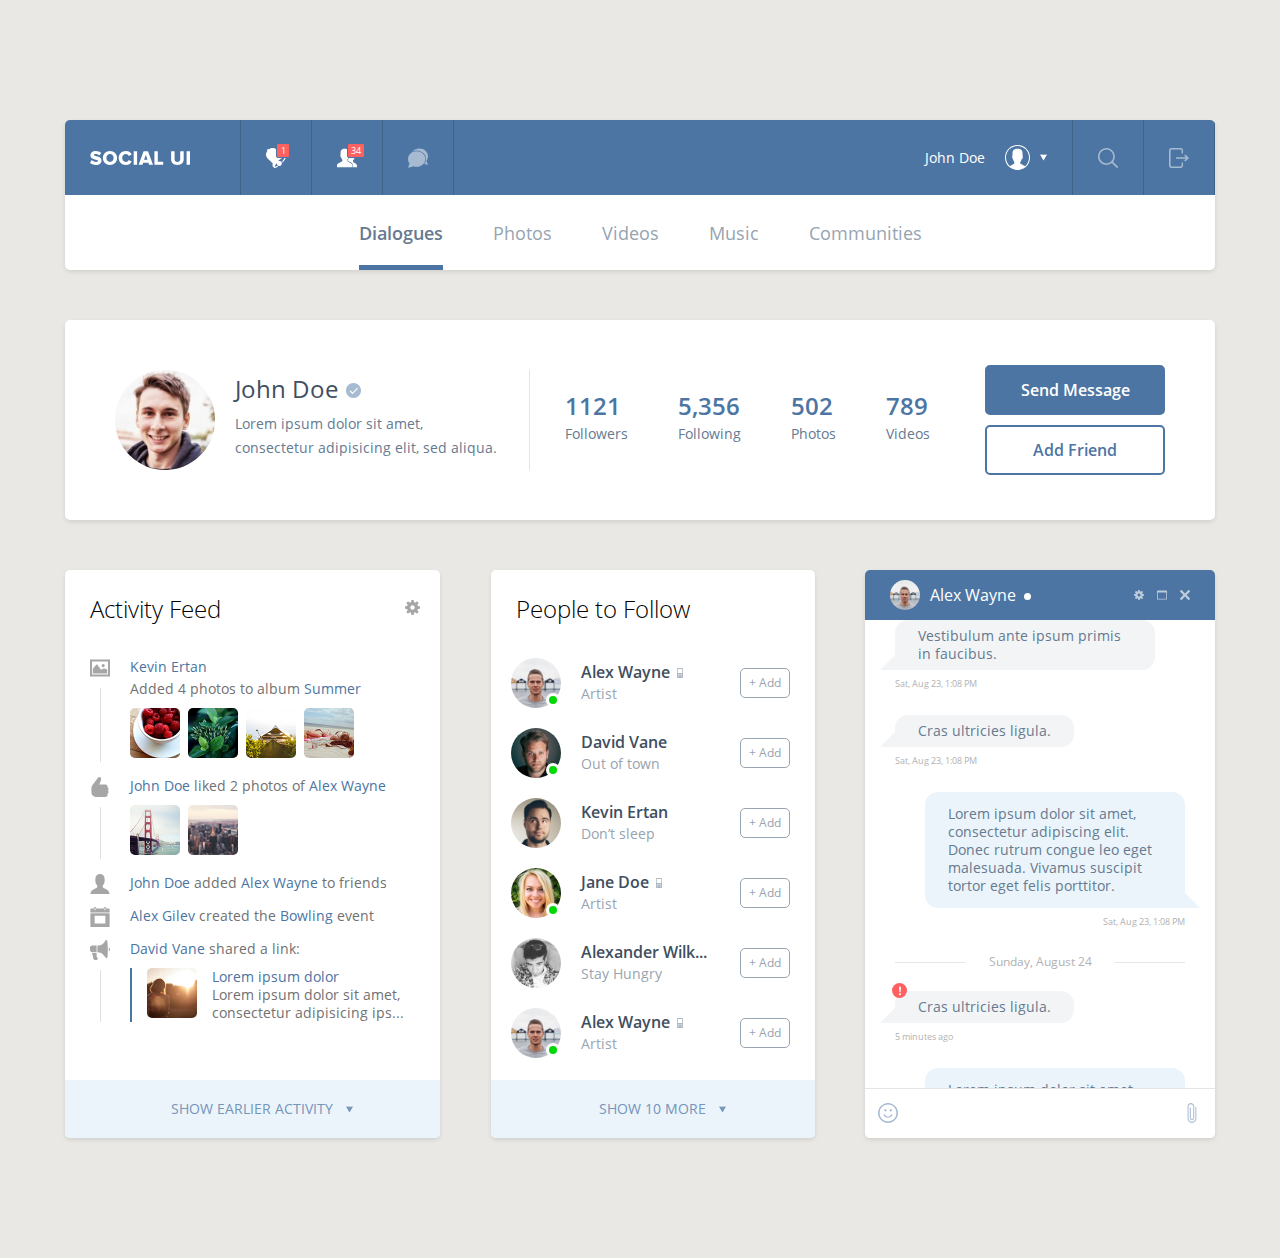
==== commit e0686c86: "end central panel" ====
--- a/index.html
+++ b/index.html
@@ -238,11 +238,32 @@
                 <div class="title">Show 10 more<svg viewBox="0 0 100 100"><polygon points="50,92 25,50 0,8 50,9 100,8 75,50 "/></svg></div>
             </a>
         </div> 
-        <div class="chat"></div>
+        <div class="chat">
+            <div class="chat_window">
+                <div class="item left">Vestibulum ante ipsum primis in faucibus.<div class="date">Sat, Aug 23, 1:08 PM</div></div>
+                <div class="item left">Cras ultricies ligula.<div class="date">Sat, Aug 23, 1:08 PM</div></div>
+                <div class="item right">Lorem ipsum dolor sit amet, consectetur adipiscing elit. Donec rutrum congue leo eget malesuada. Vivamus suscipit tortor eget felis porttitor.<div class="date">Sat, Aug 23, 1:08 PM</div></div>
+                <div class="sparator_date">Sunday, August 24</div>
+                <div class="item left">Cras ultricies ligula.<div class="date">5 minutes ago</div><div class="error"><svg viewBox="0 0 100 100"><path d="M55 61l-10 0 -3 -46 16 0 -3 46zm-13 16c0,-3 1,-5 2,-6 2,-1 3,-2 6,-2 2,0 4,1 6,2 1,1 2,3 2,6 0,2 -1,4 -2,6 -2,1 -4,2 -6,2 -2,0 -4,-1 -6,-2 -1,-1 -2,-3 -2,-6z"/></svg></div></div>
+                <div class="item right">Lorem ipsum dolor sit amet, consectetur adipiscing elit. Donec rutrum congue leo eget malesuada. Vivamus suscipit tortor eget felis porttitor.<div class="date">5 minutes ago</div></div>
+            </div>
+            <div class="chat_header">
+                <div class="avatar"><img src="img/52.jpg" alt=""></div>
+                <div class="name">Alex Wayne<div class="online"></div></div>
+                <div class="settings"><svg viewBox="0 0 100 100"><path d="M98 42l-13 -2c0,-3 -1,-5 -3,-8l8 -10c0,-1 0,-2 0,-3l-9 -9c-1,0 -2,0 -3,0l-10 8c-3,-2 -5,-3 -8,-3l-2 -13c0,-1 -1,-2 -2,-2l-12 0c-1,0 -2,1 -2,2l-2 13c-3,0 -5,1 -8,3l-10 -8c-1,-1 -2,0 -3,0l-9 9c0,1 0,2 0,3l8 10c-2,3 -3,5 -4,8l-12 2c-1,0 -2,1 -2,2l0 12c0,1 1,2 2,2l12 2c1,3 2,5 4,8l-8 10c-1,1 0,2 0,3l9 9c1,0 2,0 3,0l10 -8c3,2 5,3 8,3l2 13c0,1 1,2 2,2l12 0c1,0 2,-1 2,-2l2 -13c3,0 5,-1 8,-3l10 8c1,0 2,0 3,0l9 -9c0,-1 1,-2 0,-3l-8 -10c2,-3 3,-5 3,-8l13 -2c1,0 2,-1 2,-2l0 -12c0,-1 -1,-2 -2,-2zm-48 23c-8,0 -15,-7 -15,-15 0,-8 7,-15 15,-15 8,0 15,7 15,15 0,8 -7,15 -15,15z"/></svg></div>
+                <div class="resize"><svg viewBox="0 0 100 100"><path d="M8 4c-4,0 -8,4 -8,8l0 13 0 67c0,2 2,4 4,4l92 0c2,0 4,-2 4,-4l0 -71 0 -9c0,-4 -4,-8 -8,-8l-84 0zm0 21l84 0 0 63 -84 0 0 -63z"/></svg></div>
+                <div class="exit"><svg viewBox="0 0 100 100"><path d="M14 0c-2,0 -3,0 -4,1l-9 9c-1,2 -1,5 0,7l33 33 -33 33c-1,2 -1,5 0,7l9 9c2,1 5,1 7,0l33 -33 33 33c2,1 5,1 7,0l9 -9c1,-2 1,-5 0,-7l-33 -33 33 -33c1,-2 1,-5 0,-7l-9 -9c-2,-1 -5,-1 -7,0l-33 33 -33 -33c-1,-1 -2,-1 -3,-1z"/></svg></div>
+            </div>
+            <div class="form">
+                <textarea name="message" id="message"></textarea>
+                <div class="smile"><svg viewBox="0 0 100 100"><path class="fil0" d="M85 15c-19,-20 -51,-20 -70,0 -20,19 -20,51 0,70 19,20 51,20 70,0 20,-19 20,-51 0,-70zm-5 65c-17,16 -43,16 -60,0 -16,-17 -16,-43 0,-60 17,-16 43,-16 60,0 16,17 16,43 0,60zm-49 -44c0,-3 3,-5 6,-5 3,0 6,2 6,5 0,4 -3,6 -6,6 -3,0 -6,-2 -6,-6zm27 0c0,-3 2,-5 6,-5 3,0 6,2 6,5 0,4 -3,6 -6,6 -4,0 -6,-2 -6,-6zm14 24c-4,9 -12,14 -22,14 -10,0 -18,-5 -22,-14 0,-1 0,-3 2,-3 0,-1 1,-1 1,-1 1,0 2,1 3,2 2,6 9,11 16,11 7,0 14,-5 16,-11 1,-1 3,-2 4,-1 2,0 2,2 2,3z"/></svg></div>
+                <div class="attached_file"><svg viewBox="0 0 100 100"><path d="M50 100c-12,0 -22,-10 -22,-22l0 -61c0,-10 7,-17 16,-17 8,0 14,5 16,12 1,1 1,1 1,2l0 61c0,6 -5,11 -11,11 -6,0 -11,-5 -11,-11l0 -50c0,-2 1,-3 3,-3 1,0 2,1 2,3l0 50c0,3 3,6 6,6 3,0 6,-3 6,-6l0 -58c0,-6 -5,-11 -12,-11 -6,0 -11,5 -11,11l0 61c0,9 8,16 17,16 9,0 17,-7 17,-16l0 -56c0,-1 1,-3 2,-3 2,0 3,2 3,3l0 56c0,12 -10,22 -22,22z"/></svg></div>
+            </div>
+        </div>
     </div>
 
 </div>
 
-
+<script>document.write('<script src="http://' + (location.host || 'localhost').split(':')[0] + ':35729/livereload.js?snipver=1"></' + 'script>')</script>
 </body>
 </html>--- a/css/main.css
+++ b/css/main.css
@@ -111,7 +111,10 @@
 .header .header_top .header_message .notice,
 .header .header_top .header_search .notice,
 .header .header_top .header_exit .notice, .header .header_menu a, .button, .container .activity_feed .show_more,
-.container .suggestions .show_more, .container .activity_feed .settings, .container .suggestions .content .item .user_add .add {
+.container .suggestions .show_more, .container .activity_feed .settings svg path, .container .suggestions .content .item .user_add .add, .container .chat .chat_header .settings svg path,
+.container .chat .chat_header .resize svg path,
+.container .chat .chat_header .exit svg path, .container .chat .form .attached_file,
+.container .chat .form .smile {
   -webkit-transition-duration: 0.2s;
           transition-duration: 0.2s;
 }
@@ -678,5 +681,254 @@
   background: #fafafa;
 }
 .container .chat {
+  position: relative;
   width: 30.4%;
 }
+.container .chat .chat_window {
+  position: absolute;
+  top: 50px;
+  bottom: 50px;
+  left: 0;
+  right: 0;
+  width: 100%;
+}
+.container .chat .chat_window .item {
+  position: relative;
+  padding: 13px 23px;
+  margin-bottom: 45px;
+  border-radius: 13px;
+}
+.container .chat .chat_window .item.left .date, .container .chat .chat_window .item.right .date {
+  position: absolute;
+  color: #b1b1b1;
+  font-size: 9px;
+}
+.container .chat .chat_window .item.left .date {
+  left: 0;
+}
+.container .chat .chat_window .item.right .date {
+  right: 0;
+}
+.container .chat .chat_window .item .date {
+  position: absolute;
+  color: #b1b1b1;
+  bottom: -23px;
+  font-size: 9px;
+}
+.container .chat .chat_window .item.left {
+  display: inline-block;
+  margin-left: 30px;
+  margin-right: 60px;
+  padding-top: 7px;
+  padding-bottom: 7px;
+  background: #f2f4f6;
+  color: #667a90;
+}
+.container .chat .chat_window .item.left:before {
+  content: '';
+  display: block;
+  position: absolute;
+  bottom: 0;
+  left: -15px;
+  width: 0;
+  height: 0;
+  border-bottom: 30px solid #f2f4f6;
+  border-left: 30px solid transparent;
+}
+.container .chat .chat_window .item.right {
+  display: inline-block;
+  margin-left: 60px;
+  margin-right: 30px;
+  background: #ebf4fa;
+  color: #667a90;
+}
+.container .chat .chat_window .item.right:before {
+  content: '';
+  display: block;
+  position: absolute;
+  bottom: 0;
+  right: -15px;
+  width: 0;
+  height: 0;
+  border-bottom: 30px solid #ebf4fa;
+  border-right: 30px solid transparent;
+}
+.container .chat .chat_window .item .error {
+  display: -webkit-box;
+  display: -ms-flexbox;
+  display: flex;
+  -webkit-box-pack: center;
+      -ms-flex-pack: center;
+          justify-content: center;
+  -webkit-box-align: center;
+      -ms-flex-align: center;
+          align-items: center;
+  position: absolute;
+  top: -8px;
+  left: -3px;
+  width: 15px;
+  height: 15px;
+  background: #ff6161;
+  border-radius: 50%;
+}
+.container .chat .chat_window .item .error svg {
+  width: 80%;
+  height: 80%;
+}
+.container .chat .chat_window .item .error svg path {
+  fill: #ffffff;
+}
+.container .chat .chat_window .sparator_date {
+  position: relative;
+  margin-bottom: 20px;
+  display: -webkit-box;
+  display: -ms-flexbox;
+  display: flex;
+  -webkit-box-pack: center;
+      -ms-flex-pack: center;
+          justify-content: center;
+  font-size: 12px;
+  color: #b1b1b1;
+  background: #ffffff;
+}
+.container .chat .chat_window .sparator_date:before, .container .chat .chat_window .sparator_date:after {
+  position: absolute;
+  top: 9px;
+  content: '';
+  display: block;
+  width: 70px;
+  height: 1px;
+  background: #e5e5e5;
+}
+.container .chat .chat_window .sparator_date:before {
+  left: 30px;
+}
+.container .chat .chat_window .sparator_date:after {
+  right: 30px;
+}
+.container .chat .chat_header {
+  display: -webkit-box;
+  display: -ms-flexbox;
+  display: flex;
+  -webkit-box-align: center;
+      -ms-flex-align: center;
+          align-items: center;
+  position: absolute;
+  top: 0;
+  left: 0;
+  right: 0;
+  width: 100%;
+  height: 50px;
+  padding: 0 25px;
+  background: #4d75a3;
+}
+.container .chat .chat_header .avatar {
+  width: 30px;
+  height: 30px;
+  border-radius: 50%;
+  overflow: hidden;
+  margin-right: 10px;
+}
+.container .chat .chat_header .avatar img {
+  display: block;
+  width: 100%;
+  height: 100%;
+}
+.container .chat .chat_header .name {
+  position: relative;
+  color: #ffffff;
+  font-size: 16px;
+}
+.container .chat .chat_header .name .online {
+  position: absolute;
+  top: 7px;
+  right: -15px;
+  width: 7px;
+  height: 7px;
+  border-radius: 50%;
+  background: #ffffff;
+}
+.container .chat .chat_header .settings,
+.container .chat .chat_header .resize,
+.container .chat .chat_header .exit {
+  display: -webkit-box;
+  display: -ms-flexbox;
+  display: flex;
+  -webkit-box-orient: vertical;
+  -webkit-box-direction: normal;
+      -ms-flex-direction: flex-end;
+          flex-direction: flex-end;
+  flex-content: flex-end;
+  width: 10px;
+  width: 10px;
+  cursor: pointer;
+}
+.container .chat .chat_header .settings svg,
+.container .chat .chat_header .resize svg,
+.container .chat .chat_header .exit svg {
+  width: 100%;
+  height: 100%;
+}
+.container .chat .chat_header .settings svg path,
+.container .chat .chat_header .resize svg path,
+.container .chat .chat_header .exit svg path {
+  fill: #bcccdc;
+}
+.container .chat .chat_header .settings:hover svg path,
+.container .chat .chat_header .resize:hover svg path,
+.container .chat .chat_header .exit:hover svg path {
+  fill: #b2c2d2;
+}
+.container .chat .chat_header .settings,
+.container .chat .chat_header .resize {
+  margin-right: 13px;
+}
+.container .chat .chat_header .settings {
+  margin-left: auto;
+}
+.container .chat .form {
+  position: absolute;
+  width: 100%;
+  height: 50px;
+  bottom: 0;
+  left: 0;
+  right: 0;
+}
+.container .chat .form textarea {
+  position: absolute;
+  width: 100%;
+  height: 100%;
+  top: 0;
+  left: 0;
+  right: 0;
+  bottom: 0;
+  padding: 13px 45px;
+  border: none;
+  border-top: 1px solid #e5e5e5;
+  resize: none;
+  font-size: 18px;
+  color: #8f9dae;
+  /*overflow: hidden;*/
+}
+.container .chat .form .attached_file,
+.container .chat .form .smile {
+  position: absolute;
+  top: 15px;
+  width: 20px;
+  height: 20px;
+  cursor: pointer;
+}
+.container .chat .form .attached_file svg path,
+.container .chat .form .smile svg path {
+  fill: #a6bad1;
+}
+.container .chat .form .attached_file:hover svg path,
+.container .chat .form .smile:hover svg path {
+  fill: #9cb0c7;
+}
+.container .chat .form .smile {
+  left: 13px;
+}
+.container .chat .form .attached_file {
+  right: 13px;
+}
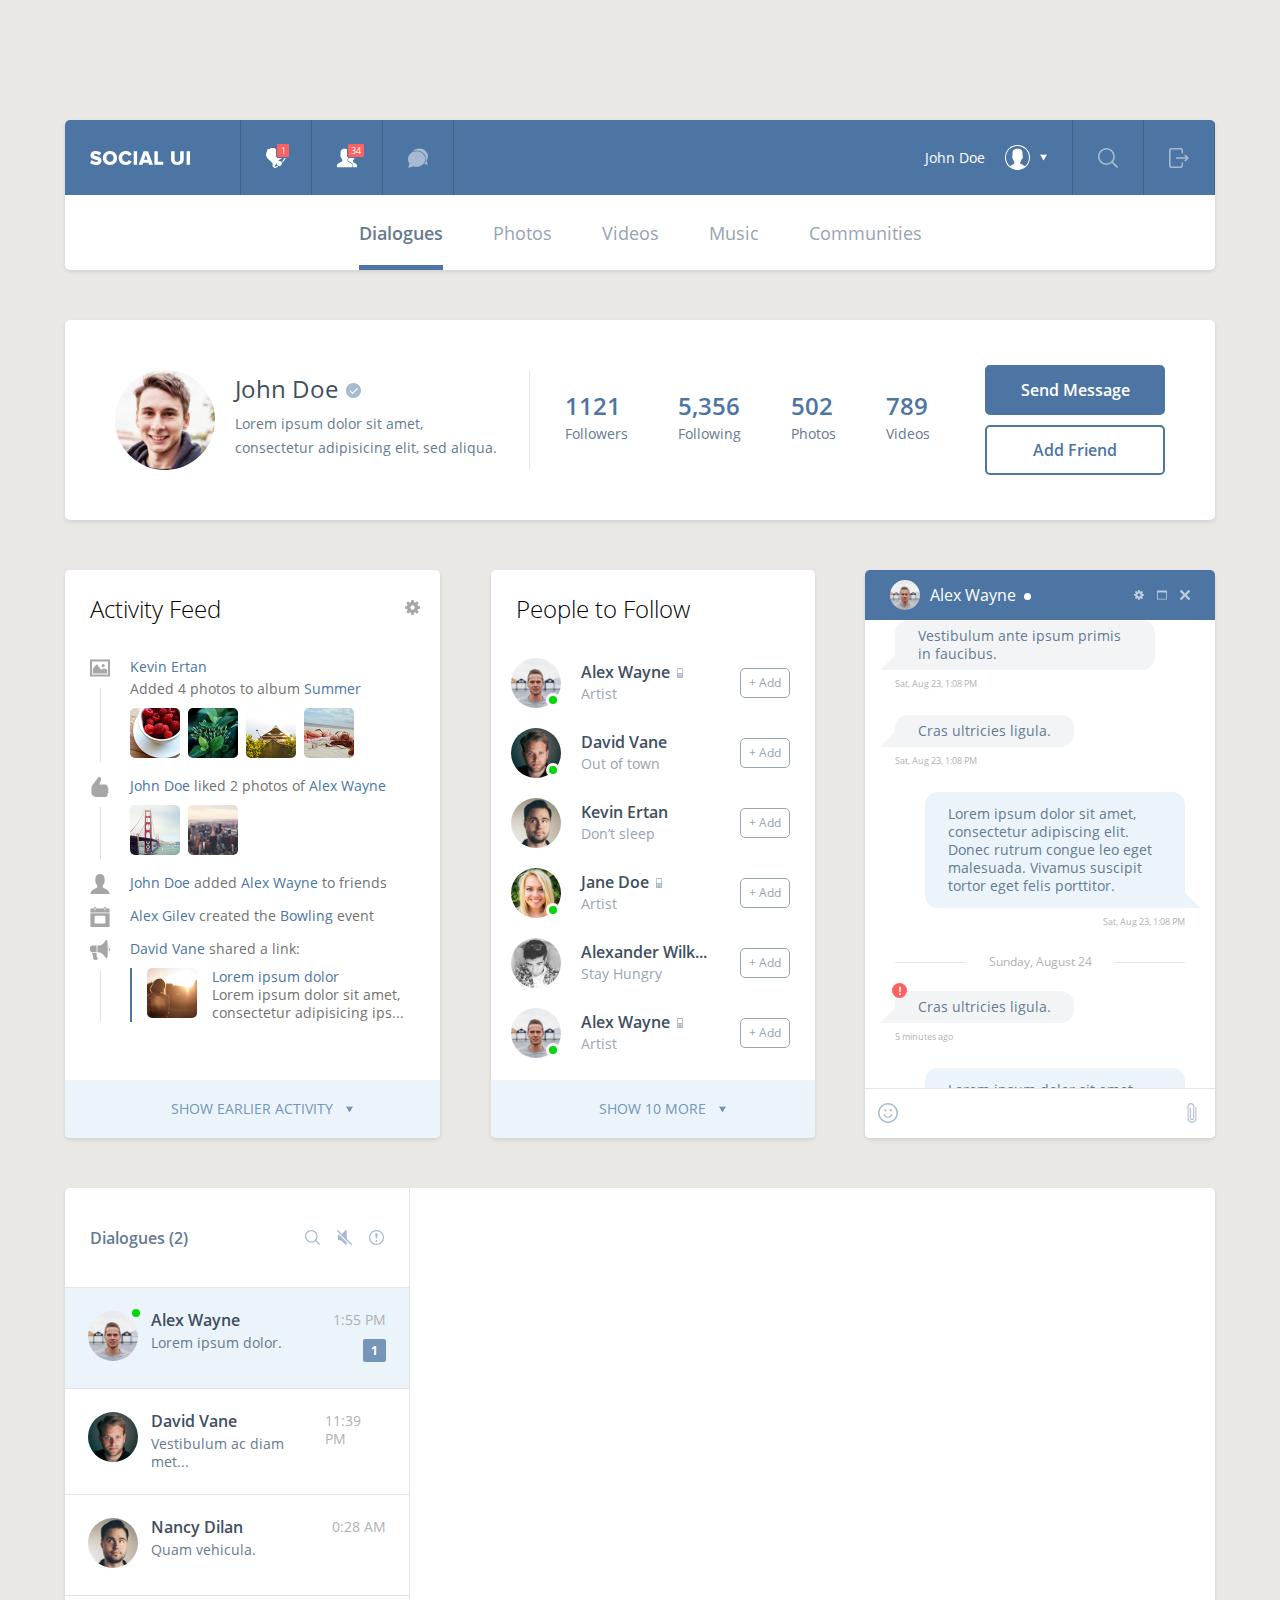
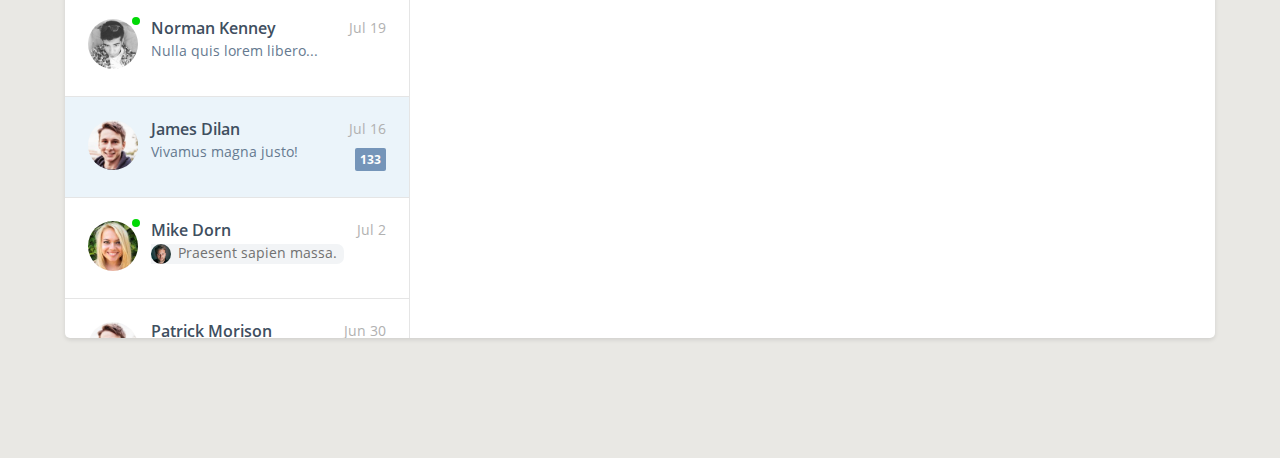
==== commit 6e04ddd2: "end dialoges list" ====
--- a/index.html
+++ b/index.html
@@ -262,6 +262,124 @@
         </div>
     </div>
 
+    <div class="dialoges">
+        <div class="dialoges_list">
+            <div class="dialoges_users">
+
+                <div class="item active">
+                    <div class="avatar">
+                        <img src="img/52.jpg" alt="">
+                        <div class="online"></div>
+                    </div>
+                    <div class="contant">
+                        <div class="name">Alex Wayne</div>
+                        <div class="mes">Lorem ipsum dolor.</div>
+                    </div>
+                    <div class="info">
+                        <div class="date">1:55 PM</div>
+                        <div class="count_mes">1</div>
+                    </div>
+                </div>
+
+                <div class="item">
+                    <div class="avatar">
+                        <img src="img/17.jpg" alt="">
+                    </div>
+                    <div class="contant">
+                        <div class="name">David Vane</div>
+                        <div class="mes">Vestibulum ac diam met...</div>
+                    </div>
+                    <div class="info">
+                        <div class="date">11:39 PM</div>
+                    </div>
+                </div>
+
+                <div class="item">
+                    <div class="avatar">
+                        <img src="img/41.jpg" alt="">
+                    </div>
+                    <div class="contant">
+                        <div class="name">Nancy Dilan</div>
+                        <div class="mes">Quam vehicula.</div>
+                    </div>
+                    <div class="info">
+                        <div class="date">0:28 AM</div>
+                    </div>
+                </div>
+
+                <div class="item">
+                    <div class="avatar">
+                        <img src="img/6.jpg" alt="">
+                        <div class="online"></div>
+                    </div>
+                    <div class="contant">
+                        <div class="name">Norman Kenney</div>
+                        <div class="mes">Nulla quis lorem libero...</div>
+                    </div>
+                    <div class="info">
+                        <div class="date">Jul 19</div>
+                    </div>
+                </div>
+
+                <div class="item active">
+                    <div class="avatar">
+                        <img src="img/62.jpg" alt="">
+                    </div>
+                    <div class="contant">
+                        <div class="name">James Dilan</div>
+                        <div class="mes">Vivamus magna justo!</div>
+                    </div>
+                    <div class="info">
+                        <div class="date">Jul 16</div>
+                        <div class="count_mes">133</div>
+                    </div>
+                </div>
+
+                <div class="item">
+                    <div class="avatar">
+                        <img src="img/68.jpg" alt="">
+                        <div class="online"></div>
+                    </div>
+                    <div class="contant">
+                        <div class="name">Mike Dorn</div>
+                        <div class="quote">
+                            <div class="quote_img"><img src="img/17.jpg" alt=""></div>
+                            <div class="quote_mes">Praesent sapien massa.</div>
+                        </div>
+                    </div>
+                    <div class="info">
+                        <div class="date">Jul 2</div>
+                    </div>
+                </div>
+
+                <div class="item">
+                    <div class="avatar">
+                        <img src="img/62.jpg" alt="">
+                    </div>
+                    <div class="contant">
+                        <div class="name">Patrick Morison</div>
+                         <div class="mes">Convallis a pellensque...</div>
+                    </div>
+                    <div class="info">
+                        <div class="date">Jun 30</div>
+                    </div>
+                </div>
+
+            </div>
+            <div class="dialoges_header">
+                <div class="title">Dialogues (2)</div>
+                <div class="search"><svg viewBox="0 0 100 100"><path class="fil0" d="M99 93l-24 -24c6,-7 9,-17 9,-27 0,-23 -19,-42 -42,-42 -23,0 -42,19 -42,42 0,23 19,42 42,42 10,0 20,-3 27,-9l24 24c2,1 4,1 6,0 1,-2 1,-4 0,-6zm-57 -17c-18,0 -34,-15 -34,-34 0,-18 16,-34 34,-34 19,0 34,16 34,34 0,19 -15,34 -34,34z"/></svg></div>
+                <div class="volume"><svg viewBox="0 0 100 100"><path d="M4 0c-2,0 -3,2 -4,3 0,2 0,4 1,5l91 90c1,2 3,2 4,2 2,-1 3,-2 4,-4 0,-1 0,-3 -2,-4l-33 -34 0 -52c0,-6 -5,-7 -9,-3l-24 23 -24 -25c-1,-1 -2,-1 -4,-1 0,0 0,0 0,0zm7 32c-3,0 -5,2 -5,5l0 27c0,2 2,4 5,4l15 0 30 29c4,5 9,2 9,-4l0 -11 -50 -50 -4 0z"/></svg></div>
+                <div class="notview"><svg viewBox="0 0 100 100"><path d="M50 0c-28,0 -50,22 -50,50 0,28 22,50 50,50 28,0 50,-22 50,-50 0,-28 -22,-50 -50,-50zm0 8c23,0 42,19 42,42 0,23 -19,42 -42,42 -23,0 -42,-19 -42,-42 0,-23 19,-42 42,-42zm0 13c-5,0 -9,3 -9,9 0,8 5,22 6,26 1,3 5,3 5,0 2,-3 6,-17 6,-26 0,-6 -4,-9 -8,-9zm0 46c-4,0 -6,2 -6,6 0,3 2,6 6,6 4,0 6,-3 6,-6 0,-4 -2,-6 -6,-6z"/></svg></div>
+            </div>
+        </div>
+        <div class="messages">
+            <div class="messages_user"></div>
+            <div class="messages_header"></div>
+            <div class="messages_form"></div>
+        </div>
+    </div>
+
 </div>
 
 <script>document.write('<script src="http://' + (location.host || 'localhost').split(':')[0] + ':35729/livereload.js?snipver=1"></' + 'script>')</script>
--- a/css/main.css
+++ b/css/main.css
@@ -92,16 +92,22 @@
   font-weight: 600;
   src: url("../fonts/OpenSans-SemiBold.ttf") format("truetype");
 }
+@font-face {
+  font-family: "OpenSans";
+  font-style: normal;
+  font-weight: 900;
+  src: url("../fonts/OpenSans-Bold.ttf") format("truetype");
+}
 .header, .profile, .container .activity_feed,
 .container .suggestions,
-.container .chat {
+.container .chat, .dialoges {
   -webkit-box-shadow: 0 2px 4px rgba(0, 0, 0, 0.1);
           box-shadow: 0 2px 4px rgba(0, 0, 0, 0.1);
 }
 
 .header, .button, .profile, .container .activity_feed,
 .container .suggestions,
-.container .chat, .container .activity_feed .content .item .description .image a, .container .activity_feed .content .item .description .link .image_link, .container .suggestions .content .item .user_add .add {
+.container .chat, .container .activity_feed .content .item .description .image a, .container .activity_feed .content .item .description .link .image_link, .container .suggestions .content .item .user_add .add, .dialoges {
   border-radius: 5px;
   overflow: hidden;
 }
@@ -114,7 +120,9 @@
 .container .suggestions .show_more, .container .activity_feed .settings svg path, .container .suggestions .content .item .user_add .add, .container .chat .chat_header .settings svg path,
 .container .chat .chat_header .resize svg path,
 .container .chat .chat_header .exit svg path, .container .chat .form .attached_file,
-.container .chat .form .smile {
+.container .chat .form .smile, .dialoges .dialoges_list .dialoges_header .search svg path,
+.dialoges .dialoges_list .dialoges_header .volume svg path,
+.dialoges .dialoges_list .dialoges_header .notview svg path {
   -webkit-transition-duration: 0.2s;
           transition-duration: 0.2s;
 }
@@ -455,6 +463,7 @@
   -webkit-box-pack: justify;
       -ms-flex-pack: justify;
           justify-content: space-between;
+  margin-bottom: 50px;
 }
 .container .activity_feed,
 .container .suggestions,
@@ -932,3 +941,174 @@
 .container .chat .form .attached_file {
   right: 13px;
 }
+
+.dialoges {
+  display: -webkit-box;
+  display: -ms-flexbox;
+  display: flex;
+  -webkit-box-pack: justify;
+      -ms-flex-pack: justify;
+          justify-content: space-between;
+  background: #ffffff;
+  width: 100%;
+  height: 750px;
+}
+.dialoges .dialoges_list {
+  position: relative;
+  min-width: 340px;
+  width: 30%;
+  border-right: 1px solid #e5e5e5;
+}
+.dialoges .dialoges_list .dialoges_header {
+  display: -webkit-box;
+  display: -ms-flexbox;
+  display: flex;
+  -webkit-box-pack: justify;
+      -ms-flex-pack: justify;
+          justify-content: space-between;
+  -webkit-box-align: center;
+      -ms-flex-align: center;
+          align-items: center;
+  position: absolute;
+  top: 0;
+  left: 0;
+  right: 0;
+  width: 100%;
+  height: 100px;
+  padding: 0 25px;
+  border-bottom: 1px solid #e5e5e5;
+}
+.dialoges .dialoges_list .dialoges_header .title {
+  font-size: 16px;
+  font-weight: 600;
+  color: #667a90;
+}
+.dialoges .dialoges_list .dialoges_header .search {
+  margin-left: auto;
+}
+.dialoges .dialoges_list .dialoges_header .search,
+.dialoges .dialoges_list .dialoges_header .volume {
+  margin-right: 17px;
+}
+.dialoges .dialoges_list .dialoges_header .search,
+.dialoges .dialoges_list .dialoges_header .volume,
+.dialoges .dialoges_list .dialoges_header .notview {
+  width: 15px;
+  height: 15px;
+  cursor: pointer;
+}
+.dialoges .dialoges_list .dialoges_header .search svg,
+.dialoges .dialoges_list .dialoges_header .volume svg,
+.dialoges .dialoges_list .dialoges_header .notview svg {
+  width: 100%;
+  height: 100%;
+}
+.dialoges .dialoges_list .dialoges_header .search svg path,
+.dialoges .dialoges_list .dialoges_header .volume svg path,
+.dialoges .dialoges_list .dialoges_header .notview svg path {
+  fill: #a6bad1;
+}
+.dialoges .dialoges_list .dialoges_header .search:hover svg path,
+.dialoges .dialoges_list .dialoges_header .volume:hover svg path,
+.dialoges .dialoges_list .dialoges_header .notview:hover svg path {
+  fill: #9cb0c7;
+}
+.dialoges .dialoges_list .dialoges_users {
+  position: absolute;
+  top: 100px;
+  left: 0;
+  right: 0;
+  bottom: 0;
+  width: 100%;
+}
+.dialoges .dialoges_list .dialoges_users .item {
+  display: -webkit-box;
+  display: -ms-flexbox;
+  display: flex;
+  cursor: pointer;
+  border-bottom: 1px solid #e5e5e5;
+  padding: 23px;
+  /*&:last-child {
+      border-bottom: none;
+  }*/
+}
+.dialoges .dialoges_list .dialoges_users .item.active {
+  background: #ebf4fa;
+}
+.dialoges .dialoges_list .dialoges_users .item .avatar {
+  position: relative;
+  margin-right: 13px;
+}
+.dialoges .dialoges_list .dialoges_users .item .avatar img {
+  width: 50px;
+  height: 50px;
+  border-radius: 50%;
+}
+.dialoges .dialoges_list .dialoges_users .item .avatar .online {
+  position: absolute;
+  top: -2px;
+  right: -2px;
+  width: 8px;
+  height: 8px;
+  background: #00d905;
+  border-radius: 50%;
+}
+.dialoges .dialoges_list .dialoges_users .item .contant .name {
+  font-size: 16px;
+  font-weight: 600;
+  color: #3f4f5f;
+  margin-bottom: 5px;
+}
+.dialoges .dialoges_list .dialoges_users .item .contant .mes {
+  color: #667a90;
+}
+.dialoges .dialoges_list .dialoges_users .item .contant .quote {
+  display: -webkit-box;
+  display: -ms-flexbox;
+  display: flex;
+  -webkit-box-align: center;
+      -ms-flex-align: center;
+          align-items: center;
+}
+.dialoges .dialoges_list .dialoges_users .item .contant .quote .quote_img,
+.dialoges .dialoges_list .dialoges_users .item .contant .quote .quote_mes {
+  height: 20px;
+  background: #f2f4f6;
+}
+.dialoges .dialoges_list .dialoges_users .item .contant .quote .quote_img {
+  width: 20px;
+}
+.dialoges .dialoges_list .dialoges_users .item .contant .quote .quote_img img {
+  width: 100%;
+  height: 100%;
+  border-radius: 50%;
+}
+.dialoges .dialoges_list .dialoges_users .item .contant .quote .quote_mes {
+  padding: 0 7px;
+  border-bottom-right-radius: 7px;
+  border-top-right-radius: 7px;
+}
+.dialoges .dialoges_list .dialoges_users .item .info {
+  margin-left: auto;
+}
+.dialoges .dialoges_list .dialoges_users .item .info .date {
+  color: #b1b1b1;
+  margin-bottom: 10px;
+}
+.dialoges .dialoges_list .dialoges_users .item .info .count_mes {
+  display: inline-block;
+  float: right;
+  min-width: 23px;
+  height: 23px;
+  padding: 0 5px;
+  background: #7595b9;
+  color: #ffffff;
+  font-size: 12px;
+  font-weight: 900;
+  line-height: 23px;
+  text-align: center;
+  border-radius: 2px;
+}
+.dialoges .messages {
+  width: 70%;
+}
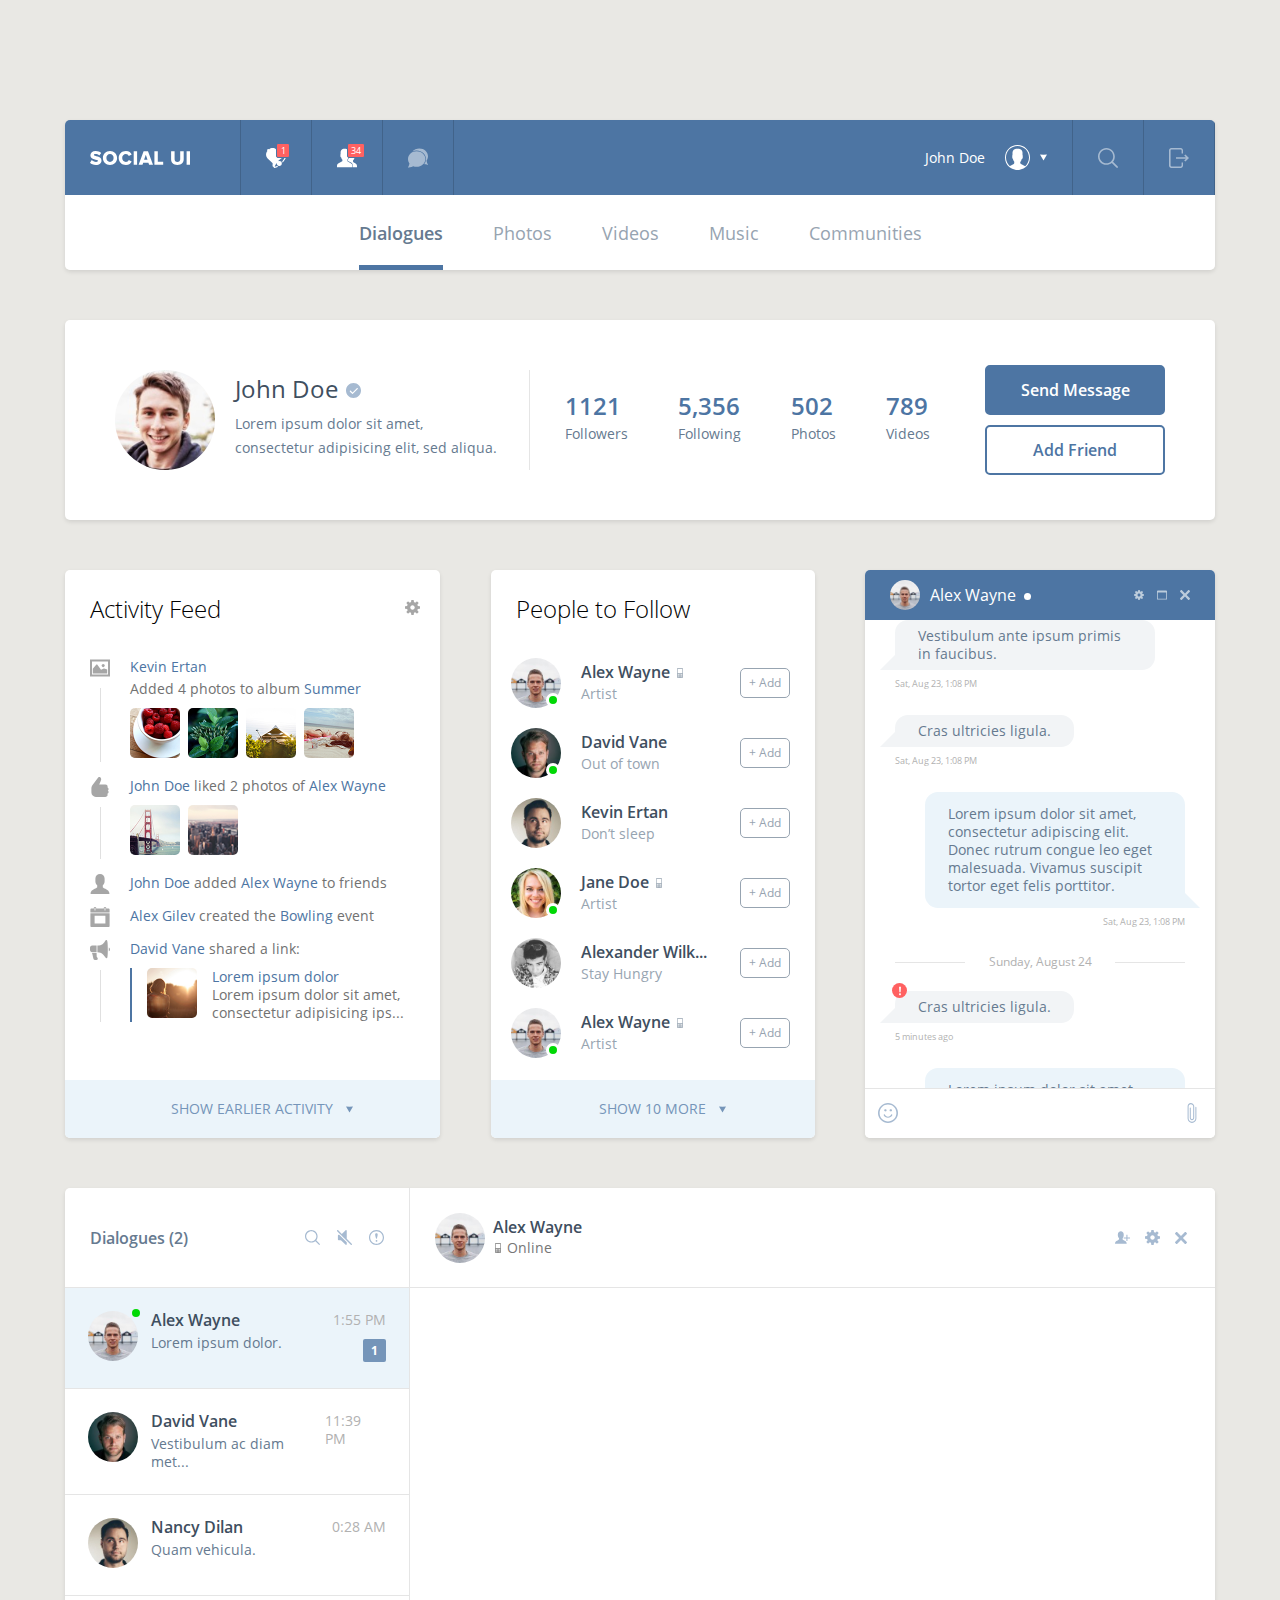
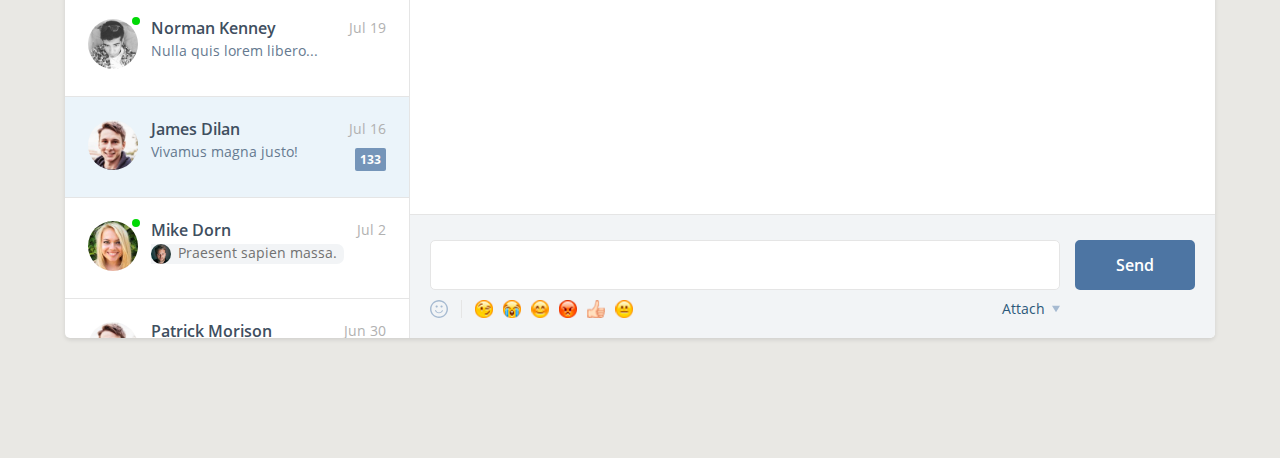
==== commit 6398d6b1: "half end dialog" ====
--- a/index.html
+++ b/index.html
@@ -375,8 +375,34 @@
         </div>
         <div class="messages">
             <div class="messages_user"></div>
-            <div class="messages_header"></div>
-            <div class="messages_form"></div>
+            <div class="messages_header">
+                <div class="avatar"><img src="img/52.jpg" alt=""></div>
+                <div class="user">
+                    <div class="name">Alex Wayne</div>
+                    <div class="status"><div class="mobile"><svg viewBox="0 0 100 100"><path d="M73 0l-46 0c-3,0 -6,3 -6,7l0 22 0 42 0 22c0,4 3,7 6,7l46 0c3,0 6,-3 6,-7l0 -22 0 -42 0 -22c0,-4 -3,-7 -6,-7zm-36 92l-7 0c-2,0 -3,-1 -3,-2 0,-2 1,-3 3,-3l7 0c1,0 3,1 3,3 0,1 -2,2 -3,2zm0 -9l-7 0c-2,0 -3,-1 -3,-3 0,-1 1,-2 3,-2l7 0c1,0 3,1 3,2 0,2 -2,3 -3,3zm0 -10l-7 0c-2,0 -3,-1 -3,-2 0,-2 1,-3 3,-3l7 0c1,0 3,1 3,3 0,1 -2,2 -3,2zm0 -9l-7 0c-2,0 -3,-1 -3,-3 0,-1 1,-2 3,-2l7 0c1,0 3,1 3,2 0,2 -2,3 -3,3zm17 28l-8 0c-1,0 -2,-1 -2,-2 0,-2 1,-3 2,-3l8 0c1,0 2,1 2,3 0,1 -1,2 -2,2zm0 -9l-8 0c-1,0 -2,-1 -2,-3 0,-1 1,-2 2,-2l8 0c1,0 2,1 2,2 0,2 -1,3 -2,3zm0 -10l-8 0c-1,0 -2,-1 -2,-2 0,-2 1,-3 2,-3l8 0c1,0 2,1 2,3 0,1 -1,2 -2,2zm0 -9l-8 0c-1,0 -2,-1 -2,-3 0,-1 1,-2 2,-2l8 0c1,0 2,1 2,2 0,2 -1,3 -2,3zm16 28l-7 0c-1,0 -3,-1 -3,-2 0,-2 2,-3 3,-3l7 0c2,0 3,1 3,3 0,1 -1,2 -3,2zm0 -9l-7 0c-1,0 -3,-1 -3,-3 0,-1 2,-2 3,-2l7 0c2,0 3,1 3,2 0,2 -1,3 -3,3zm0 -10l-7 0c-1,0 -3,-1 -3,-2 0,-2 2,-3 3,-3l7 0c2,0 3,1 3,3 0,1 -1,2 -3,2zm0 -9l-7 0c-1,0 -3,-1 -3,-3 0,-1 2,-2 3,-2l7 0c2,0 3,1 3,2 0,2 -1,3 -3,3zm3 -11l-46 0 0 -45 46 0 0 45z"/></svg></div><div>Online</div></div>
+                </div>
+                <div class="add_friend"><svg viewBox="0 0 100 100"><path d="M58 68c-3,-1 -7,-3 -7,-4l0 -9c4,-4 7,-10 7,-16l0 -11c0,-11 -8,-20 -19,-20 -11,0 -20,9 -20,20l0 11c0,6 3,12 8,16l0 9c0,1 -4,3 -7,4 -8,3 -20,8 -20,22l0 2 78 0 0 -2c0,-14 -12,-19 -20,-22zm0 -18l18 0 0 -18 7 0 0 18 17 0 0 7 -17 0 0 17 -7 0 0 -17 -18 0 0 -7z"/></svg></div>
+                <div class="settings"><svg viewBox="0 0 100 100"><path d="M98 42l-13 -2c0,-3 -1,-5 -3,-8l8 -10c0,-1 0,-2 0,-3l-9 -9c-1,0 -2,0 -3,0l-10 8c-3,-2 -5,-3 -8,-3l-2 -13c0,-1 -1,-2 -2,-2l-12 0c-1,0 -2,1 -2,2l-2 13c-3,0 -5,1 -8,3l-10 -8c-1,-1 -2,0 -3,0l-9 9c0,1 0,2 0,3l8 10c-2,3 -3,5 -4,8l-12 2c-1,0 -2,1 -2,2l0 12c0,1 1,2 2,2l12 2c1,3 2,5 4,8l-8 10c-1,1 0,2 0,3l9 9c1,0 2,0 3,0l10 -8c3,2 5,3 8,3l2 13c0,1 1,2 2,2l12 0c1,0 2,-1 2,-2l2 -13c3,0 5,-1 8,-3l10 8c1,0 2,0 3,0l9 -9c0,-1 1,-2 0,-3l-8 -10c2,-3 3,-5 3,-8l13 -2c1,0 2,-1 2,-2l0 -12c0,-1 -1,-2 -2,-2zm-48 23c-8,0 -15,-7 -15,-15 0,-8 7,-15 15,-15 8,0 15,7 15,15 0,8 -7,15 -15,15z"/></svg></div>
+                <div class="exit"><svg viewBox="0 0 100 100"><path d="M14 0c-2,0 -3,0 -4,1l-9 9c-1,2 -1,5 0,7l33 33 -33 33c-1,2 -1,5 0,7l9 9c2,1 5,1 7,0l33 -33 33 33c2,1 5,1 7,0l9 -9c1,-2 1,-5 0,-7l-33 -33 33 -33c1,-2 1,-5 0,-7l-9 -9c-2,-1 -5,-1 -7,0l-33 33 -33 -33c-1,-1 -2,-1 -3,-1z"/></svg></div>
+            </div>
+            <div class="messages_form">
+                <div class="form_input">
+                    <input type="text">
+                    <div class="input_menu">
+                        <div class="smile"><svg viewBox="0 0 100 100"><path class="fil0" d="M85 15c-19,-20 -51,-20 -70,0 -20,19 -20,51 0,70 19,20 51,20 70,0 20,-19 20,-51 0,-70zm-5 65c-17,16 -43,16 -60,0 -16,-17 -16,-43 0,-60 17,-16 43,-16 60,0 16,17 16,43 0,60zm-49 -44c0,-3 3,-5 6,-5 3,0 6,2 6,5 0,4 -3,6 -6,6 -3,0 -6,-2 -6,-6zm27 0c0,-3 2,-5 6,-5 3,0 6,2 6,5 0,4 -3,6 -6,6 -4,0 -6,-2 -6,-6zm14 24c-4,9 -12,14 -22,14 -10,0 -18,-5 -22,-14 0,-1 0,-3 2,-3 0,-1 1,-1 1,-1 1,0 2,1 3,2 2,6 9,11 16,11 7,0 14,-5 16,-11 1,-1 3,-2 4,-1 2,0 2,2 2,3z"/></svg></div>
+                        <div class="last_smile">
+                            <img src="img/smile_01.png" alt="">
+                            <img src="img/smile_02.png" alt="">
+                            <img src="img/smile_03.png" alt="">
+                            <img src="img/smile_04.png" alt="">
+                            <img src="img/smile_05.png" alt="">
+                            <img src="img/smile_06.png" alt="">
+                        </div>
+                        <div class="attach">Attach<svg viewBox="0 0 100 100"><polygon points="50,92 25,50 0,8 50,9 100,8 75,50 "/></svg></div>
+                    </div>
+                </div>
+                <div class="form_send"><a href="#" class="button">Send</a></div>
+            </div>
         </div>
     </div>
 
--- a/css/main.css
+++ b/css/main.css
@@ -107,7 +107,7 @@
 
 .header, .button, .profile, .container .activity_feed,
 .container .suggestions,
-.container .chat, .container .activity_feed .content .item .description .image a, .container .activity_feed .content .item .description .link .image_link, .container .suggestions .content .item .user_add .add, .dialoges {
+.container .chat, .container .activity_feed .content .item .description .image a, .container .activity_feed .content .item .description .link .image_link, .container .suggestions .content .item .user_add .add, .dialoges, .dialoges .messages .messages_form .form_input input {
   border-radius: 5px;
   overflow: hidden;
 }
@@ -122,7 +122,9 @@
 .container .chat .chat_header .exit svg path, .container .chat .form .attached_file,
 .container .chat .form .smile, .dialoges .dialoges_list .dialoges_header .search svg path,
 .dialoges .dialoges_list .dialoges_header .volume svg path,
-.dialoges .dialoges_list .dialoges_header .notview svg path {
+.dialoges .dialoges_list .dialoges_header .notview svg path, .dialoges .messages .messages_header .add_friend svg path,
+.dialoges .messages .messages_header .settings svg path,
+.dialoges .messages .messages_header .exit svg path {
   -webkit-transition-duration: 0.2s;
           transition-duration: 0.2s;
 }
@@ -1110,5 +1112,183 @@
   border-radius: 2px;
 }
 .dialoges .messages {
+  position: relative;
   width: 70%;
 }
+.dialoges .messages .messages_header {
+  display: -webkit-box;
+  display: -ms-flexbox;
+  display: flex;
+  -webkit-box-pack: justify;
+      -ms-flex-pack: justify;
+          justify-content: space-between;
+  -webkit-box-align: center;
+      -ms-flex-align: center;
+          align-items: center;
+  position: absolute;
+  top: 0;
+  left: 0;
+  right: 0;
+  width: 100%;
+  height: 100px;
+  padding: 0 25px;
+  border-bottom: 1px solid #e5e5e5;
+  background: rgba(255, 255, 255, 0.95);
+}
+.dialoges .messages .messages_header .avatar {
+  margin-right: 8px;
+}
+.dialoges .messages .messages_header .avatar img {
+  display: block;
+  width: 50px;
+  height: 50px;
+  border-radius: 50%;
+}
+.dialoges .messages .messages_header .user {
+  margin-right: auto;
+}
+.dialoges .messages .messages_header .user .name {
+  margin-bottom: 3px;
+  font-size: 16px;
+  font-weight: 600;
+  color: #3f4f5f;
+}
+.dialoges .messages .messages_header .user .status {
+  display: -webkit-box;
+  display: -ms-flexbox;
+  display: flex;
+  -webkit-box-align: center;
+      -ms-flex-align: center;
+          align-items: center;
+  color: #777777;
+}
+.dialoges .messages .messages_header .user .status .mobile {
+  width: 10px;
+  height: 10px;
+  margin-right: 4px;
+}
+.dialoges .messages .messages_header .user .status .mobile svg {
+  display: block;
+  width: 100%;
+  height: 100%;
+}
+.dialoges .messages .messages_header .user .status .mobile svg path {
+  fill: #777777;
+}
+.dialoges .messages .messages_header .add_friend,
+.dialoges .messages .messages_header .settings {
+  margin-right: 15px;
+}
+.dialoges .messages .messages_header .add_friend,
+.dialoges .messages .messages_header .settings,
+.dialoges .messages .messages_header .exit {
+  cursor: pointer;
+  width: 15px;
+  height: 15px;
+}
+.dialoges .messages .messages_header .add_friend svg,
+.dialoges .messages .messages_header .settings svg,
+.dialoges .messages .messages_header .exit svg {
+  width: 100%;
+  height: 100%;
+}
+.dialoges .messages .messages_header .add_friend svg path,
+.dialoges .messages .messages_header .settings svg path,
+.dialoges .messages .messages_header .exit svg path {
+  fill: #a6bad1;
+}
+.dialoges .messages .messages_header .add_friend:hover svg path,
+.dialoges .messages .messages_header .settings:hover svg path,
+.dialoges .messages .messages_header .exit:hover svg path {
+  fill: #9cb0c7;
+}
+.dialoges .messages .messages_header .exit svg {
+  width: 80%;
+  height: 80%;
+}
+.dialoges .messages .messages_form {
+  display: -webkit-box;
+  display: -ms-flexbox;
+  display: flex;
+  -webkit-box-pack: justify;
+      -ms-flex-pack: justify;
+          justify-content: space-between;
+  position: absolute;
+  bottom: 0;
+  left: 0;
+  right: 0;
+  width: 100%;
+  padding: 25px 20px 20px 20px;
+  background: #f2f4f6;
+  border-top: 1px solid #e5e5e5;
+}
+.dialoges .messages .messages_form .form_input {
+  width: 100%;
+}
+.dialoges .messages .messages_form .form_input input {
+  display: block;
+  width: 100%;
+  height: 50px;
+  padding: 15px;
+  margin-bottom: 10px;
+  border: 1px solid #e5e5e5;
+  font-size: 16px;
+  color: #727272;
+}
+.dialoges .messages .messages_form .form_input .input_menu {
+  display: -webkit-box;
+  display: -ms-flexbox;
+  display: flex;
+  -webkit-box-pack: justify;
+      -ms-flex-pack: justify;
+          justify-content: space-between;
+}
+.dialoges .messages .messages_form .form_input .input_menu .smile {
+  width: 18px;
+  height: 18px;
+  cursor: pointer;
+  margin-right: 13px;
+}
+.dialoges .messages .messages_form .form_input .input_menu .smile svg {
+  width: 100%;
+  height: 100%;
+}
+.dialoges .messages .messages_form .form_input .input_menu .smile svg path {
+  fill: #a6bad1;
+}
+.dialoges .messages .messages_form .form_input .input_menu .last_smile {
+  display: -webkit-box;
+  display: -ms-flexbox;
+  display: flex;
+  border-left: 1px solid #e5e5e5;
+  padding-left: 13px;
+}
+.dialoges .messages .messages_form .form_input .input_menu .last_smile img {
+  cursor: pointer;
+  display: block;
+  width: 18px;
+  height: 18px;
+  margin-right: 10px;
+}
+.dialoges .messages .messages_form .form_input .input_menu .attach {
+  position: relative;
+  margin-left: auto;
+  color: #2b587a;
+  cursor: pointer;
+  padding-right: 15px;
+}
+.dialoges .messages .messages_form .form_input .input_menu .attach svg {
+  position: absolute;
+  top: 5px;
+  right: 0;
+  width: 8px;
+}
+.dialoges .messages .messages_form .form_input .input_menu .attach svg polygon {
+  fill: #a6bad1;
+}
+.dialoges .messages .messages_form .form_send {
+  margin-left: 15px;
+}
+.dialoges .messages .messages_form .form_send a.button {
+  width: 120px;
+}
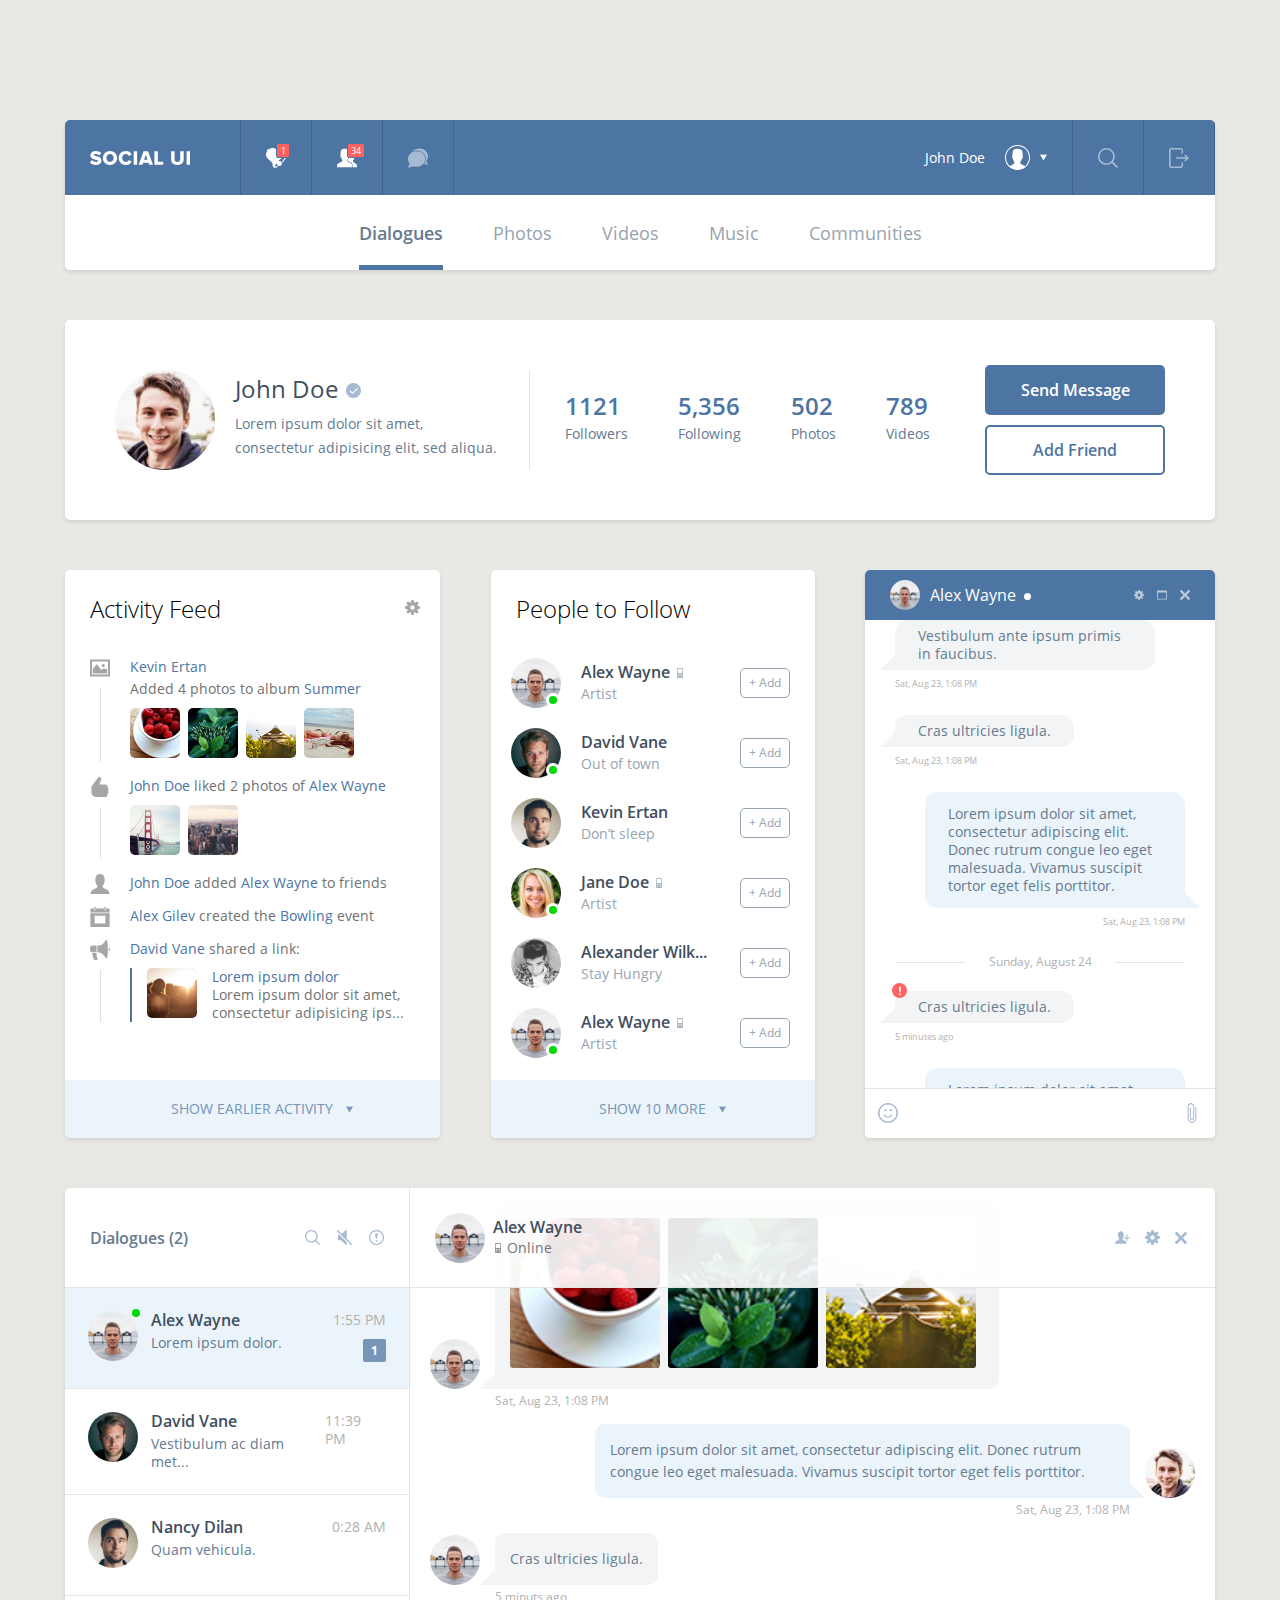
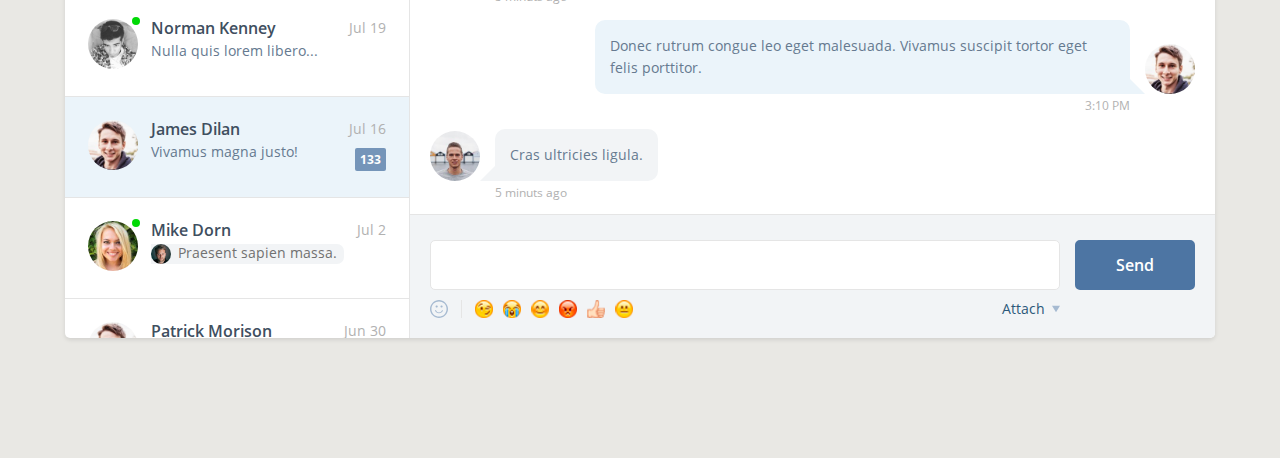
==== commit eddb85ed: "end layout" ====
--- a/index.html
+++ b/index.html
@@ -374,7 +374,32 @@
             </div>
         </div>
         <div class="messages">
-            <div class="messages_user"></div>
+            <div class="messages_user">
+                <div class="item left">
+                    <div class="avatar"><img src="img/52.jpg" alt=""></div>
+                    <div class="mes"><img src="img/001.jpg" alt=""><img src="img/002.jpg" alt=""><img src="img/003.jpg" alt=""><div class="date">Sat, Aug 23, 1:08 PM</div></div>
+                </div>
+                <div class="item right">
+                    <div class="avatar"><img src="img/62.jpg" alt=""></div>
+                    <div class="mes">Lorem ipsum dolor sit amet, consectetur adipiscing elit. Donec rutrum congue leo eget malesuada. Vivamus suscipit tortor eget felis porttitor.<div class="date">Sat, Aug 23, 1:08 PM</div></div>
+                </div>
+                <div class="item left">
+                    <div class="avatar"><img src="img/52.jpg" alt=""></div>
+                    <div class="mes">Cras ultricies ligula.<div class="date">5 minuts ago</div></div>
+                </div>
+                <div class="item right">
+                    <div class="avatar"><img src="img/62.jpg" alt=""></div>
+                    <div class="mes">Donec rutrum congue leo eget malesuada. Vivamus suscipit tortor eget felis porttitor.<div class="date">3:10 PM</div></div>
+                </div>
+                <div class="item left">
+                    <div class="avatar"><img src="img/52.jpg" alt=""></div>
+                    <div class="mes">Cras ultricies ligula.<div class="date">5 minuts ago</div></div>
+                </div>
+                <div class="item right">
+                    <div class="avatar"><img src="img/62.jpg" alt=""></div>
+                    <div class="mes">Donec rutrum congue leo eget malesuada. Vivamus suscipit tortor eget felis porttitor.<div class="date">3:10 PM</div></div>
+                </div>
+            </div>
             <div class="messages_header">
                 <div class="avatar"><img src="img/52.jpg" alt=""></div>
                 <div class="user">
--- a/css/main.css
+++ b/css/main.css
@@ -1133,7 +1133,7 @@
   height: 100px;
   padding: 0 25px;
   border-bottom: 1px solid #e5e5e5;
-  background: rgba(255, 255, 255, 0.95);
+  background: rgba(255, 255, 255, 0.9);
 }
 .dialoges .messages .messages_header .avatar {
   margin-right: 8px;
@@ -1292,3 +1292,92 @@
 .dialoges .messages .messages_form .form_send a.button {
   width: 120px;
 }
+.dialoges .messages .messages_user .item {
+  display: -webkit-box;
+  display: -ms-flexbox;
+  display: flex;
+  -webkit-box-orient: horizontal;
+  -webkit-box-direction: normal;
+      -ms-flex-direction: row;
+          flex-direction: row;
+  -webkit-box-align: end;
+      -ms-flex-align: end;
+          align-items: flex-end;
+  margin: 15px 20px 35px 20px;
+}
+.dialoges .messages .messages_user .item.left .mes {
+  background: #f2f4f6;
+}
+.dialoges .messages .messages_user .item.left .mes .date {
+  left: 0;
+}
+.dialoges .messages .messages_user .item.left .mes:before {
+  content: '';
+  display: block;
+  position: absolute;
+  bottom: 0;
+  left: -15px;
+  width: 0;
+  height: 0;
+  border-bottom: 30px solid #f2f4f6;
+  border-left: 30px solid transparent;
+}
+.dialoges .messages .messages_user .item.left .avatar {
+  margin-right: 15px;
+}
+.dialoges .messages .messages_user .item.right {
+  -webkit-box-orient: horizontal;
+  -webkit-box-direction: reverse;
+      -ms-flex-direction: row-reverse;
+          flex-direction: row-reverse;
+}
+.dialoges .messages .messages_user .item.right .mes {
+  background: #ebf4fa;
+}
+.dialoges .messages .messages_user .item.right .mes .date {
+  right: 0;
+}
+.dialoges .messages .messages_user .item.right .mes:before {
+  content: '';
+  display: block;
+  position: absolute;
+  bottom: 0;
+  right: -15px;
+  width: 0;
+  height: 0;
+  border-bottom: 30px solid #ebf4fa;
+  border-right: 30px solid transparent;
+}
+.dialoges .messages .messages_user .item.right .avatar {
+  margin-left: 15px;
+}
+.dialoges .messages .messages_user .item .avatar img {
+  display: block;
+  width: 50px;
+  height: 50px;
+  border-radius: 50%;
+}
+.dialoges .messages .messages_user .item .mes {
+  position: relative;
+  max-width: 70%;
+  padding: 15px;
+  border-radius: 10px;
+  color: #667a90;
+  line-height: 22px;
+}
+.dialoges .messages .messages_user .item .mes img {
+  display: inline-block;
+  width: 150px;
+  height: 150px;
+  margin-right: 8px;
+  border-radius: 3px;
+}
+.dialoges .messages .messages_user .item .mes img:last-child {
+  margin-right: 0;
+}
+.dialoges .messages .messages_user .item .mes .date {
+  position: absolute;
+  bottom: -23px;
+  font-size: 12px;
+  color: #b1b1b1;
+}
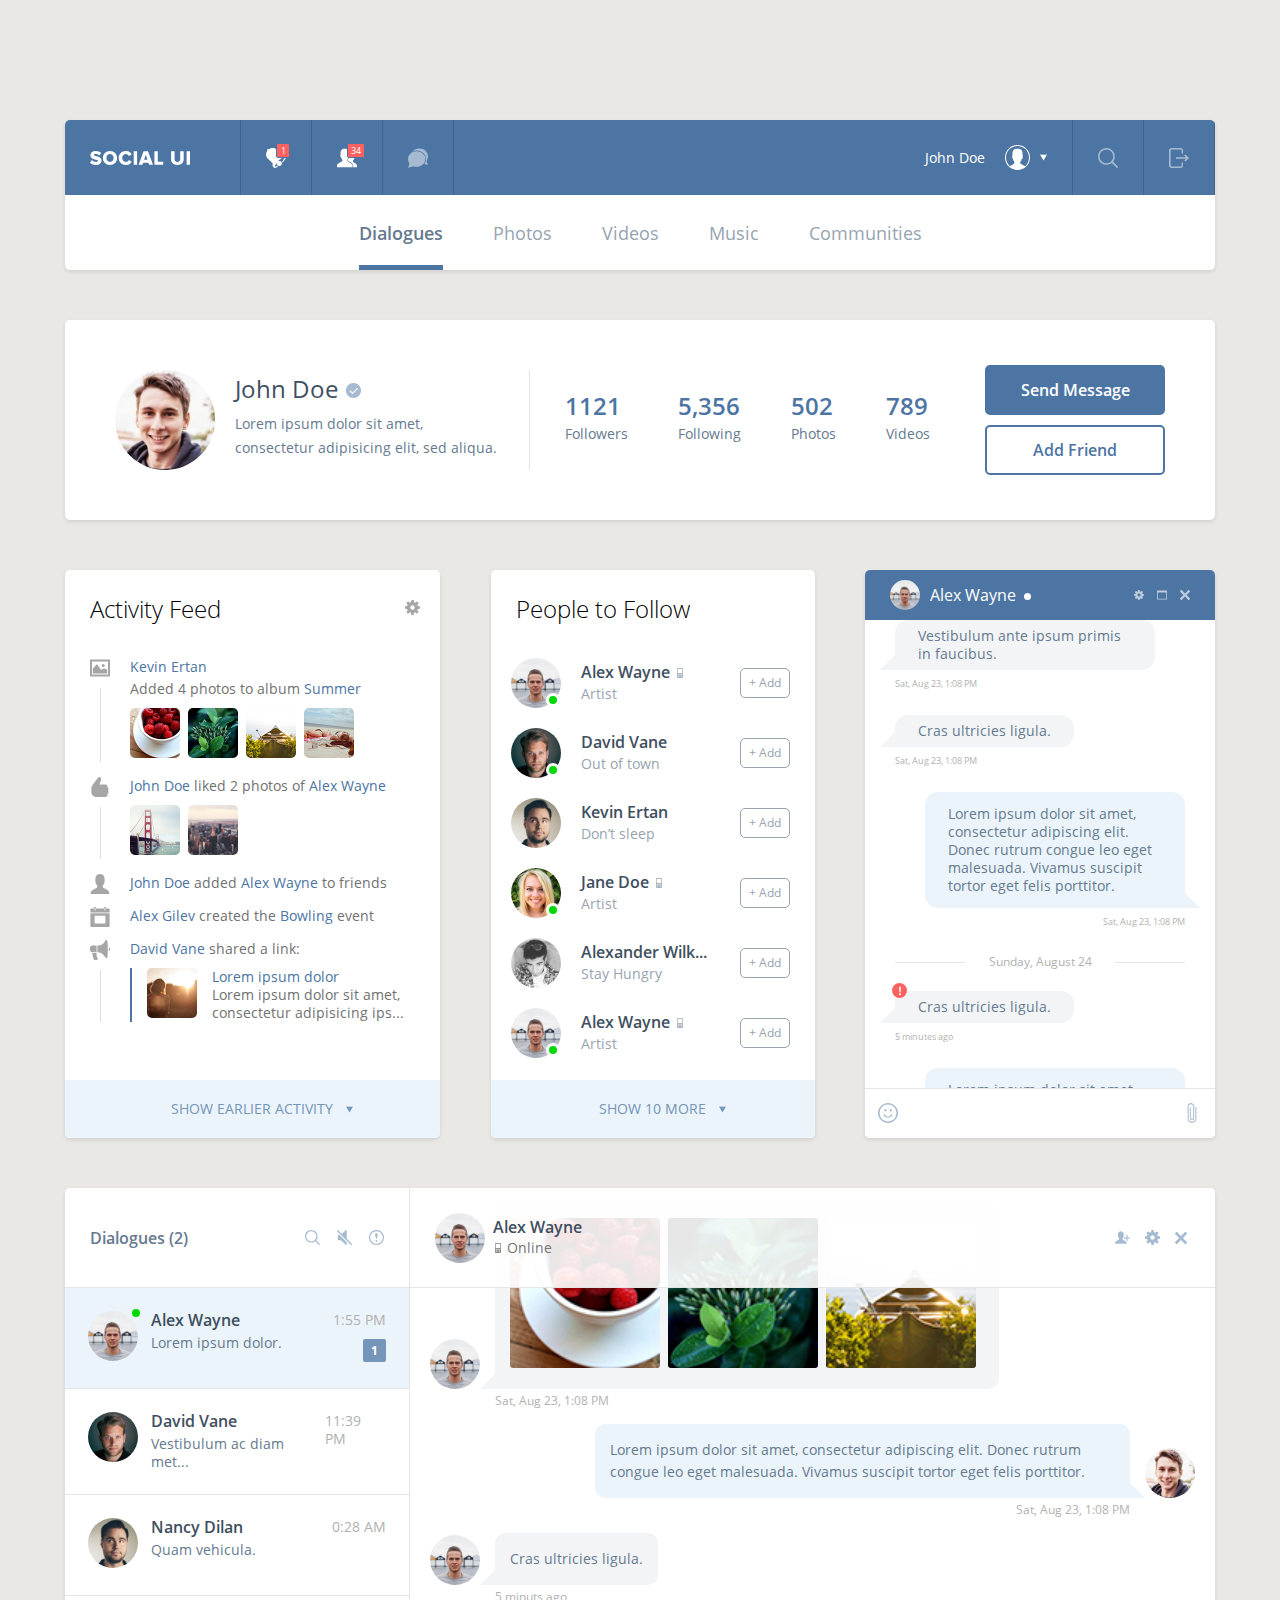
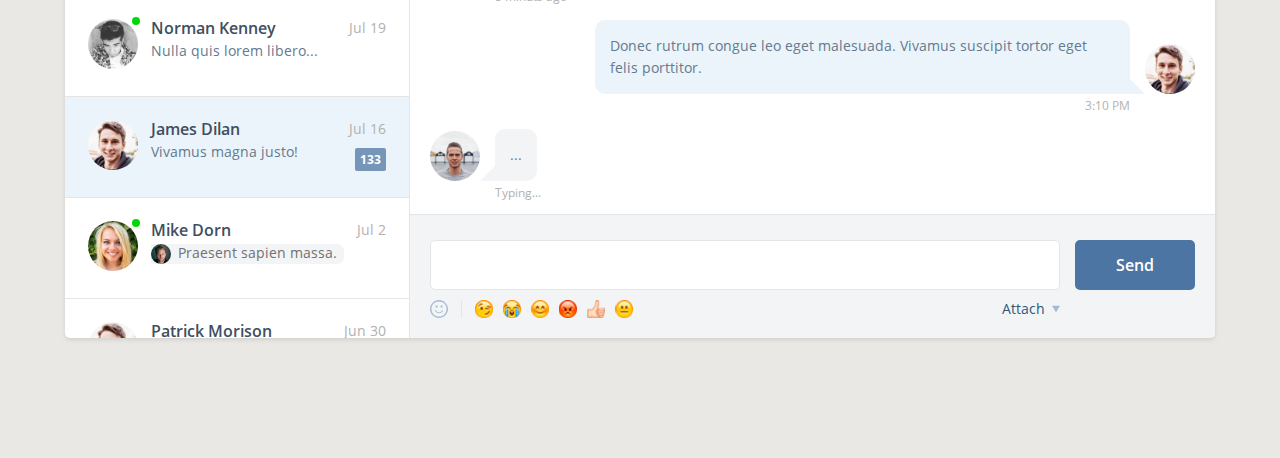
==== commit cafec34b: "Update index.html" ====
--- a/index.html
+++ b/index.html
@@ -393,11 +393,7 @@
                 </div>
                 <div class="item left">
                     <div class="avatar"><img src="img/52.jpg" alt=""></div>
-                    <div class="mes">Cras ultricies ligula.<div class="date">5 minuts ago</div></div>
-                </div>
-                <div class="item right">
-                    <div class="avatar"><img src="img/62.jpg" alt=""></div>
-                    <div class="mes">Donec rutrum congue leo eget malesuada. Vivamus suscipit tortor eget felis porttitor.<div class="date">3:10 PM</div></div>
+                    <div class="mes">...<div class="date">Typing...</div></div>
                 </div>
             </div>
             <div class="messages_header">
